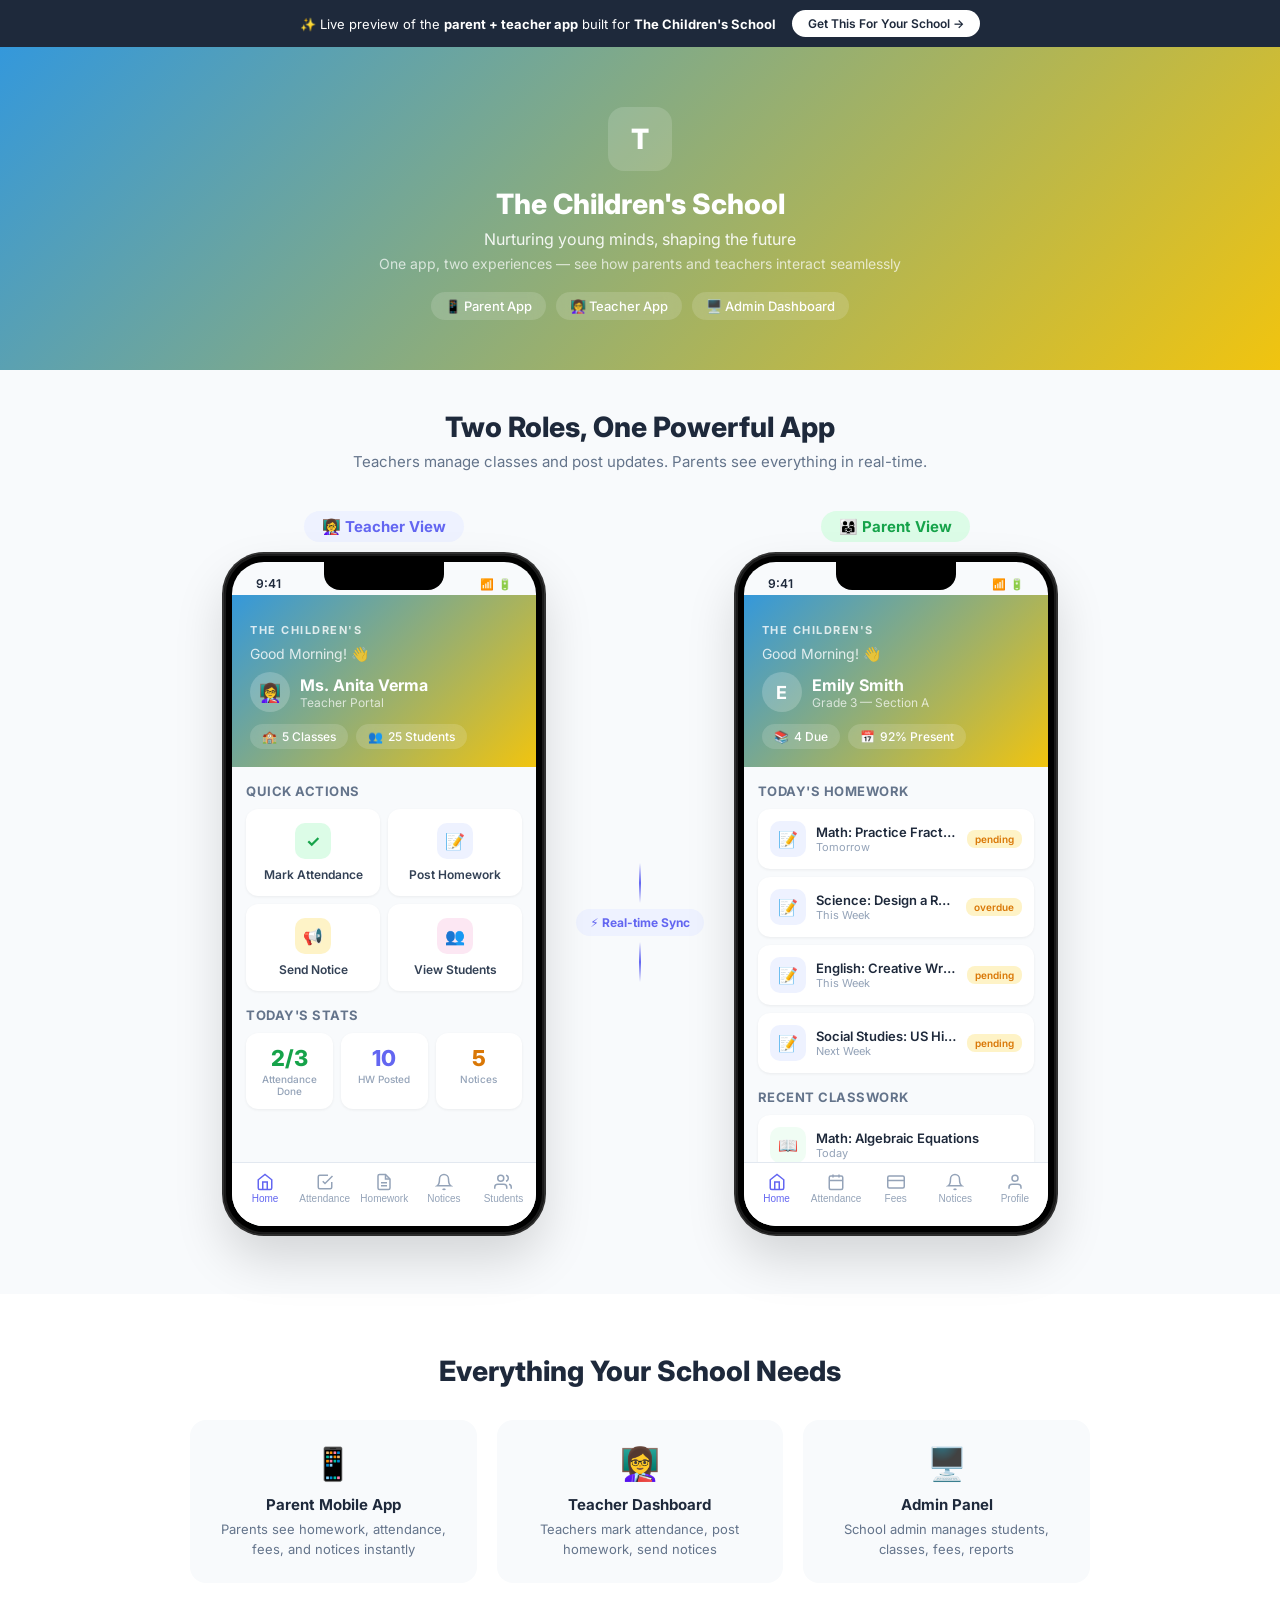
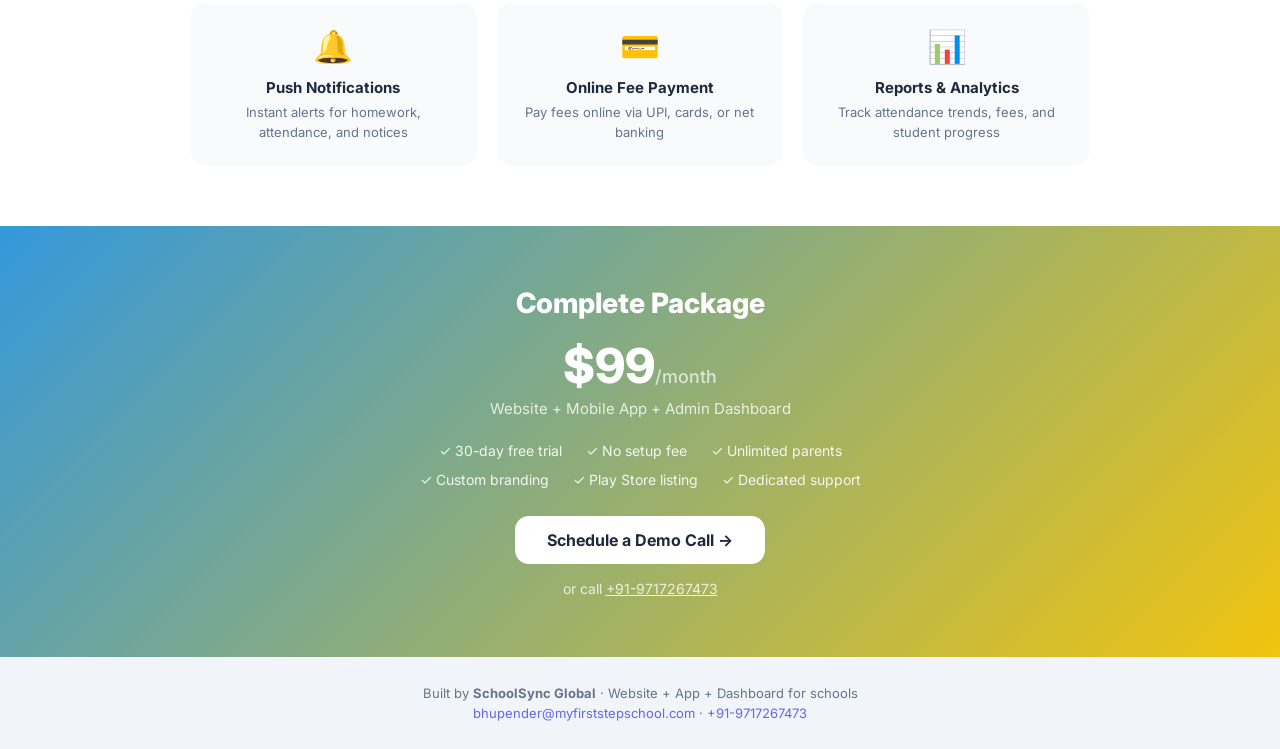
==== app/index.html @ 103d7ac6 "Add app demo for The Children's School" ====
<!DOCTYPE html>
<html lang="en">
<head>
  <meta charset="UTF-8">
  <meta name="viewport" content="width=device-width,initial-scale=1.0">
  <title>The Children's School — App Preview</title>
  <meta name="description" content="See how the The Children's School parent &amp; teacher app would look. Homework, attendance, fees, notices — all in one app.">
  <link rel="preconnect" href="https://fonts.googleapis.com">
  <link rel="preconnect" href="https://fonts.gstatic.com" crossorigin>
  <link href="https://fonts.googleapis.com/css2?family=Inter:wght@400;500;600;700;800&display=swap" rel="stylesheet">
  <link rel="stylesheet" href="/app/styles.css">
</head>
<body>
  <!-- Top banner -->
  <div class="demo-banner">
    <div class="banner-inner">
      <span>✨ Live preview of the <strong>parent + teacher app</strong> built for <strong>The Children's School</strong></span>
      <a href="mailto:bhupender@myfirststepschool.com" class="banner-cta">Get This For Your School →</a>
    </div>
  </div>

  <!-- Hero section -->
  <div class="hero-section" style="background:linear-gradient(135deg,#3498db,#f1c40f)">
    <div class="hero-content">
      <div class="hero-logo" style="background:rgba(255,255,255,.15)">T</div>
      <h1>The Children's School</h1>
      <p class="hero-tagline">Nurturing young minds, shaping the future</p>
      <p class="hero-desc">One app, two experiences — see how parents and teachers interact seamlessly</p>
      <div class="hero-badges">
        <span class="hero-badge">📱 Parent App</span>
        <span class="hero-badge">👩‍🏫 Teacher App</span>
        <span class="hero-badge">🖥️ Admin Dashboard</span>
      </div>
    </div>
  </div>

  <!-- Dual Phone Section -->
  <div class="phones-section">
    <div class="phones-header">
      <h2>Two Roles, One Powerful App</h2>
      <p>Teachers manage classes and post updates. Parents see everything in real-time.</p>
    </div>

    <div class="phones-container">
      <!-- TEACHER PHONE -->
      <div class="phone-wrapper">
        <div class="phone-label teacher-label">👩‍🏫 Teacher View</div>
        <div class="phone-frame" id="teacher-phone">
          <div class="phone-notch"></div>
          <div class="phone-screen">
            <div class="status-bar">
              <span class="time">9:41</span>
              <div class="status-icons"><span>📶</span><span>🔋</span></div>
            </div>

            <!-- Teacher: Dashboard -->
            <div class="app-screen active" data-screen="t-dashboard" data-phone="teacher">
              <div class="screen-hero" style="background:linear-gradient(135deg,#3498db,#f1c40f)">
                <div class="app-name-bar">The Children's</div>
                <div class="hero-greeting">Good Morning! 👋</div>
                <div class="hero-student">
                  <div class="student-avatar">👩‍🏫</div>
                  <div>
                    <div class="student-name">Ms. Anita Verma</div>
                    <div class="student-class">Teacher Portal</div>
                  </div>
                </div>
                <div class="hero-chips">
                  <div class="glass-chip"><span>🏫</span> 5 Classes</div>
                  <div class="glass-chip"><span>👥</span> 25 Students</div>
                </div>
              </div>
              <div class="screen-body">
                <div class="section-label">Quick Actions</div>
                <div class="quick-actions">
                  <div class="action-card" data-goto="t-attendance">
                    <div class="action-icon" style="background:#DCFCE7;color:#16A34A">✓</div>
                    <span>Mark Attendance</span>
                  </div>
                  <div class="action-card" data-goto="t-homework">
                    <div class="action-icon" style="background:#EEF2FF;color:#6366F1">📝</div>
                    <span>Post Homework</span>
                  </div>
                  <div class="action-card" data-goto="t-notices">
                    <div class="action-icon" style="background:#FEF3C7;color:#D97706">📢</div>
                    <span>Send Notice</span>
                  </div>
                  <div class="action-card" data-goto="t-students">
                    <div class="action-icon" style="background:#FCE7F3;color:#DB2777">👥</div>
                    <span>View Students</span>
                  </div>
                </div>
                <div class="section-label" style="margin-top:16px">Today's Stats</div>
                <div class="stats-row">
                  <div class="stat-card"><div class="stat-num" style="color:#16A34A">2/3</div><div class="stat-lbl">Attendance Done</div></div>
                  <div class="stat-card"><div class="stat-num" style="color:#6366F1">10</div><div class="stat-lbl">HW Posted</div></div>
                  <div class="stat-card"><div class="stat-num" style="color:#D97706">5</div><div class="stat-lbl">Notices</div></div>
                </div>
              </div>
            </div>

            <!-- Teacher: Mark Attendance -->
            <div class="app-screen" data-screen="t-attendance" data-phone="teacher">
              <div class="screen-hero compact" style="background:linear-gradient(135deg,#3498db,#f1c40f)">
                <div class="app-name-bar">The Children's</div>
                <div class="screen-title">Mark Attendance</div>
                <div class="screen-subtitle">Sunday, May 24, 2026</div>
              </div>
              <div class="screen-body">
                <div class="class-selector"><div class="class-chip active">Grade 3-A</div><div class="class-chip">Grade 3-B</div><div class="class-chip">Grade 4-A</div></div>
                <div class="attendance-toolbar">
                  <button class="att-btn present-btn">All Present</button>
                  <button class="att-btn absent-btn">All Absent</button>
                </div>
                <div id="teacher-attendance-list" class="card-list"></div>
              </div>
            </div>

            <!-- Teacher: Post Homework -->
            <div class="app-screen" data-screen="t-homework" data-phone="teacher">
              <div class="screen-hero compact" style="background:linear-gradient(135deg,#3498db,#f1c40f)">
                <div class="app-name-bar">The Children's</div>
                <div class="screen-title">Homework</div>
                <div class="screen-subtitle">Post &amp; Manage</div>
              </div>
              <div class="screen-body">
                <div class="form-area">
                  <div class="form-group"><label class="form-label">Class</label><div class="form-select">Grade 3 — Section A</div></div>
                  <div class="form-group"><label class="form-label">Subject</label><div class="form-select">Mathematics</div></div>
                  <div class="form-group"><label class="form-label">Title</label><div class="form-input-demo">Chapter 5 — Fractions Practice</div></div>
                  <div class="form-group"><label class="form-label">Due Date</label><div class="form-input-demo">Tomorrow</div></div>
                  <button class="submit-btn" style="background:#3498db">📤 Post Homework</button>
                </div>
                <div class="section-label" style="margin-top:16px">Recently Posted</div>
                <div id="teacher-hw-list" class="card-list"></div>
              </div>
            </div>

            <!-- Teacher: Send Notice -->
            <div class="app-screen" data-screen="t-notices" data-phone="teacher">
              <div class="screen-hero compact" style="background:linear-gradient(135deg,#3498db,#f1c40f)">
                <div class="app-name-bar">The Children's</div>
                <div class="screen-title">Notices</div>
                <div class="screen-subtitle">Post Announcements</div>
              </div>
              <div class="screen-body">
                <div class="form-area">
                  <div class="form-group"><label class="form-label">Target</label><div class="class-selector"><div class="class-chip active">All Classes</div><div class="class-chip">3-A</div><div class="class-chip">3-B</div></div></div>
                  <div class="form-group"><label class="form-label">Title</label><div class="form-input-demo">Annual Day Celebration</div></div>
                  <div class="form-group"><label class="form-label">Message</label><div class="form-textarea-demo">Our Annual Day will be held on June 15th. All parents are invited.</div></div>
                  <button class="submit-btn" style="background:#3498db">📢 Post Notice</button>
                </div>
                <div class="section-label" style="margin-top:16px">Recent</div>
                <div id="teacher-notices-list" class="card-list"></div>
              </div>
            </div>

            <!-- Teacher: Students -->
            <div class="app-screen" data-screen="t-students" data-phone="teacher">
              <div class="screen-hero compact" style="background:linear-gradient(135deg,#3498db,#f1c40f)">
                <div class="app-name-bar">The Children's</div>
                <div class="screen-title">Students</div>
                <div class="screen-subtitle">Class Directory</div>
              </div>
              <div class="screen-body">
                <div class="class-selector"><div class="class-chip active">Grade 3-A</div><div class="class-chip">Grade 3-B</div><div class="class-chip">Grade 4-A</div></div>
                <div class="search-bar"><span>🔍</span><span class="search-text">Search students...</span></div>
                <div id="teacher-students-list" class="card-list"></div>
              </div>
            </div>

            <div class="tab-bar">
              <button class="tab active" data-tab="t-dashboard" data-phone="teacher"><svg width="20" height="20" viewBox="0 0 24 24" fill="none" stroke="currentColor" stroke-width="2"><path d="M3 9l9-7 9 7v11a2 2 0 01-2 2H5a2 2 0 01-2-2z"/><polyline points="9 22 9 12 15 12 15 22"/></svg><span>Home</span></button>
              <button class="tab" data-tab="t-attendance" data-phone="teacher"><svg width="20" height="20" viewBox="0 0 24 24" fill="none" stroke="currentColor" stroke-width="2"><path d="M9 11l3 3L22 4"/><path d="M21 12v7a2 2 0 01-2 2H5a2 2 0 01-2-2V5a2 2 0 012-2h11"/></svg><span>Attendance</span></button>
              <button class="tab" data-tab="t-homework" data-phone="teacher"><svg width="20" height="20" viewBox="0 0 24 24" fill="none" stroke="currentColor" stroke-width="2"><path d="M14 2H6a2 2 0 00-2 2v16a2 2 0 002 2h12a2 2 0 002-2V8z"/><polyline points="14 2 14 8 20 8"/><line x1="16" y1="13" x2="8" y2="13"/><line x1="16" y1="17" x2="8" y2="17"/></svg><span>Homework</span></button>
              <button class="tab" data-tab="t-notices" data-phone="teacher"><svg width="20" height="20" viewBox="0 0 24 24" fill="none" stroke="currentColor" stroke-width="2"><path d="M18 8A6 6 0 006 8c0 7-3 9-3 9h18s-3-2-3-9"/><path d="M13.73 21a2 2 0 01-3.46 0"/></svg><span>Notices</span></button>
              <button class="tab" data-tab="t-students" data-phone="teacher"><svg width="20" height="20" viewBox="0 0 24 24" fill="none" stroke="currentColor" stroke-width="2"><path d="M17 21v-2a4 4 0 00-4-4H5a4 4 0 00-4 4v2"/><circle cx="9" cy="7" r="4"/><path d="M23 21v-2a4 4 0 00-3-3.87"/><path d="M16 3.13a4 4 0 010 7.75"/></svg><span>Students</span></button>
            </div>
          </div>
        </div>
      </div>

      <!-- Sync indicator -->
      <div class="sync-arrow">
        <div class="sync-line"></div>
        <div class="sync-badge">⚡ Real-time Sync</div>
        <div class="sync-line"></div>
      </div>

      <!-- PARENT PHONE -->
      <div class="phone-wrapper">
        <div class="phone-label parent-label">👨‍👩‍👧 Parent View</div>
        <div class="phone-frame" id="parent-phone">
          <div class="phone-notch"></div>
          <div class="phone-screen">
            <div class="status-bar">
              <span class="time">9:41</span>
              <div class="status-icons"><span>📶</span><span>🔋</span></div>
            </div>

            <!-- Parent: Home -->
            <div class="app-screen active" data-screen="p-home" data-phone="parent">
              <div class="screen-hero" style="background:linear-gradient(135deg,#3498db,#f1c40f)">
                <div class="app-name-bar">The Children's</div>
                <div class="hero-greeting">Good Morning! 👋</div>
                <div class="hero-student">
                  <div class="student-avatar">E</div>
                  <div><div class="student-name">Emily Smith</div><div class="student-class">Grade 3 — Section A</div></div>
                </div>
                <div class="hero-chips">
                  <div class="glass-chip"><span>📚</span> 4 Due</div>
                  <div class="glass-chip"><span>📅</span> 92% Present</div>
                </div>
              </div>
              <div class="screen-body">
                <div class="section-label">Today's Homework</div>
                <div id="homework-list" class="card-list"></div>
                <div class="section-label" style="margin-top:16px">Recent Classwork</div>
                <div id="classwork-list" class="card-list"></div>
              </div>
            </div>

            <!-- Parent: Attendance -->
            <div class="app-screen" data-screen="p-attendance" data-phone="parent">
              <div class="screen-hero compact" style="background:linear-gradient(135deg,#3498db,#f1c40f)">
                <div class="app-name-bar">The Children's</div>
                <div class="screen-title">Attendance</div>
                <div class="screen-subtitle">May Summary</div>
              </div>
              <div class="screen-body">
                <div class="attendance-ring-area"><div class="ring-container"><svg class="progress-ring" viewBox="0 0 120 120"><circle class="ring-bg" cx="60" cy="60" r="52"/><circle class="ring-progress" cx="60" cy="60" r="52" stroke="#3498db" stroke-dasharray="326.7" stroke-dashoffset="26"/></svg><div class="ring-label">92%</div></div></div>
                <div class="attendance-stats">
                  <div class="att-stat present"><div class="att-num">22</div><div class="att-label">Present</div></div>
                  <div class="att-stat absent"><div class="att-num">2</div><div class="att-label">Absent</div></div>
                  <div class="att-stat other"><div class="att-num">4</div><div class="att-label">Holiday</div></div>
                </div>
                <div class="section-label">Recent Absences</div>
                <div id="absences-list" class="card-list"></div>
              </div>
            </div>

            <!-- Parent: Fees -->
            <div class="app-screen" data-screen="p-fees" data-phone="parent">
              <div class="screen-hero compact" style="background:linear-gradient(135deg,#3498db,#f1c40f)">
                <div class="app-name-bar">The Children's</div>
                <div class="screen-title">Fees</div>
                <div class="screen-subtitle">Payment Summary</div>
              </div>
              <div class="screen-body">
                <div class="fee-summary"><div class="fee-total"><div class="fee-amount">$3,700</div><div class="fee-label">Total This Term</div></div><div class="fee-chips"><div class="fee-chip paid"><span>✓</span> <span>2</span> Paid</div><div class="fee-chip pending"><span>!</span> <span>2</span> Pending</div></div></div>
                <div class="section-label">Fee Details</div>
                <div id="fees-list" class="card-list"></div>
              </div>
            </div>

            <!-- Parent: Notices -->
            <div class="app-screen" data-screen="p-notices" data-phone="parent">
              <div class="screen-hero compact" style="background:linear-gradient(135deg,#3498db,#f1c40f)">
                <div class="app-name-bar">The Children's</div>
                <div class="screen-title">Notices</div>
                <div class="screen-subtitle">School Announcements</div>
              </div>
              <div class="screen-body"><div id="notices-list" class="card-list"></div></div>
            </div>

            <!-- Parent: Profile -->
            <div class="app-screen" data-screen="p-profile" data-phone="parent">
              <div class="screen-hero compact" style="background:linear-gradient(135deg,#3498db,#f1c40f)">
                <div class="app-name-bar">The Children's</div>
                <div class="screen-title">Profile</div>
                <div class="screen-subtitle">Student Information</div>
              </div>
              <div class="screen-body">
                <div class="profile-header"><div class="profile-avatar" style="background:linear-gradient(135deg,#3498db,#f1c40f)">E</div><div class="profile-name">Emily Smith</div><div class="profile-class">Grade 3 — Section A · Roll No. 12</div></div>
                <div class="profile-details">
                  <div class="profile-row"><span class="profile-icon">🏫</span><div><div class="pd-label">School</div><div class="pd-value">The Children's School</div></div></div>
                  <div class="profile-row"><span class="profile-icon">👨‍👩‍👧</span><div><div class="pd-label">Parent</div><div class="pd-value">John Smith</div></div></div>
                  <div class="profile-row"><span class="profile-icon">📞</span><div><div class="pd-label">Contact</div><div class="pd-value">+1 404 123 4567</div></div></div>
                  <div class="profile-row"><span class="profile-icon">📧</span><div><div class="pd-label">Email</div><div class="pd-value">john.smith@example.com</div></div></div>
                  <div class="profile-row"><span class="profile-icon">🩸</span><div><div class="pd-label">Blood Group</div><div class="pd-value">O+</div></div></div>
                </div>
              </div>
            </div>

            <div class="tab-bar">
              <button class="tab active" data-tab="p-home" data-phone="parent"><svg width="20" height="20" viewBox="0 0 24 24" fill="none" stroke="currentColor" stroke-width="2"><path d="M3 9l9-7 9 7v11a2 2 0 01-2 2H5a2 2 0 01-2-2z"/><polyline points="9 22 9 12 15 12 15 22"/></svg><span>Home</span></button>
              <button class="tab" data-tab="p-attendance" data-phone="parent"><svg width="20" height="20" viewBox="0 0 24 24" fill="none" stroke="currentColor" stroke-width="2"><rect x="3" y="4" width="18" height="18" rx="2" ry="2"/><line x1="16" y1="2" x2="16" y2="6"/><line x1="8" y1="2" x2="8" y2="6"/><line x1="3" y1="10" x2="21" y2="10"/></svg><span>Attendance</span></button>
              <button class="tab" data-tab="p-fees" data-phone="parent"><svg width="20" height="20" viewBox="0 0 24 24" fill="none" stroke="currentColor" stroke-width="2"><rect x="1" y="4" width="22" height="16" rx="2" ry="2"/><line x1="1" y1="10" x2="23" y2="10"/></svg><span>Fees</span></button>
              <button class="tab" data-tab="p-notices" data-phone="parent"><svg width="20" height="20" viewBox="0 0 24 24" fill="none" stroke="currentColor" stroke-width="2"><path d="M18 8A6 6 0 006 8c0 7-3 9-3 9h18s-3-2-3-9"/><path d="M13.73 21a2 2 0 01-3.46 0"/></svg><span>Notices</span></button>
              <button class="tab" data-tab="p-profile" data-phone="parent"><svg width="20" height="20" viewBox="0 0 24 24" fill="none" stroke="currentColor" stroke-width="2"><path d="M20 21v-2a4 4 0 00-4-4H8a4 4 0 00-4 4v2"/><circle cx="12" cy="7" r="4"/></svg><span>Profile</span></button>
            </div>
          </div>
        </div>
      </div>
    </div>
  </div>

  <!-- Features -->
  <div class="features-section">
    <div class="features-inner">
      <h2>Everything Your School Needs</h2>
      <div class="features-grid">
        <div class="feat-card"><div class="feat-icon">📱</div><h3>Parent Mobile App</h3><p>Parents see homework, attendance, fees, and notices instantly</p></div>
        <div class="feat-card"><div class="feat-icon">👩‍🏫</div><h3>Teacher Dashboard</h3><p>Teachers mark attendance, post homework, send notices</p></div>
        <div class="feat-card"><div class="feat-icon">🖥️</div><h3>Admin Panel</h3><p>School admin manages students, classes, fees, reports</p></div>
        <div class="feat-card"><div class="feat-icon">🔔</div><h3>Push Notifications</h3><p>Instant alerts for homework, attendance, and notices</p></div>
        <div class="feat-card"><div class="feat-icon">💳</div><h3>Online Fee Payment</h3><p>Pay fees online via UPI, cards, or net banking</p></div>
        <div class="feat-card"><div class="feat-icon">📊</div><h3>Reports &amp; Analytics</h3><p>Track attendance trends, fees, and student progress</p></div>
      </div>
    </div>
  </div>

  <!-- Pricing -->
  <div class="pricing-section" style="background:linear-gradient(135deg,#3498db,#f1c40f)">
    <div class="pricing-inner">
      <h2>Complete Package</h2>
      <div class="pricing-price">$99<span>/month</span></div>
      <p class="pricing-sub">Website + Mobile App + Admin Dashboard</p>
      <div class="pricing-features"><span>✓ 30-day free trial</span><span>✓ No setup fee</span><span>✓ Unlimited parents</span><span>✓ Custom branding</span><span>✓ Play Store listing</span><span>✓ Dedicated support</span></div>
      <a href="mailto:bhupender@myfirststepschool.com?subject=Demo%20for%20the-children-s-school" class="cta-button-lg">Schedule a Demo Call →</a>
      <p class="pricing-phone">or call <a href="tel:+919717267473">+91-9717267473</a></p>
    </div>
  </div>

  <footer class="demo-footer">
    <div class="footer-inner">
      <p>Built by <strong>SchoolSync Global</strong> · Website + App + Dashboard for schools</p>
      <p><a href="mailto:bhupender@myfirststepschool.com">bhupender@myfirststepschool.com</a> · <a href="tel:+919717267473">+91-9717267473</a></p>
    </div>
  </footer>

  <script>window.__SCHOOL_CONFIG__ = {"homework":[{"subject":"Math","title":"Practice Fractions","due":"Tomorrow","status":"pending"},{"subject":"Science","title":"Design a Robot","due":"This Week","status":"overdue"},{"subject":"English","title":"Creative Writing","due":"This Week","status":"pending"},{"subject":"Social Studies","title":"US History Review","due":"Next Week","status":"pending"}],"classwork":[{"subject":"Math","title":"Algebraic Equations","date":"Today"},{"subject":"Science","title":"Human Body Systems","date":"Yesterday"},{"subject":"English","title":"Grammar Review","date":"Today"}],"absences":[{"date":"2024-04-08","reason":"Medical Emergency","status":"approved"},{"date":"2024-04-12","reason":"Personal Appointment","status":"approved"}],"fees":[{"type":"Tuition","amount":"$1,500.00","due":"2024-04-15","status":"Paid"},{"type":"Activity Fee","amount":"$200.00","due":"2024-04-10","status":"Pending"},{"type":"Transport Fee","amount":"$500.00","due":"2024-04-05","status":"Paid"},{"type":"Books Fee","amount":"₹1,500.00","due":"2024-04-12","status":"Pending"}],"notices":[{"title":"Spring Break","body":"Please note that Spring Break will start on April 5th and will last for one week. Classes will resume on April 12th.","date":"2024-04-01"},{"title":"New Curriculum Update","body":"We will be implementing a new curriculum for the upcoming academic year. Please attend the parent-teacher meeting on April 10th to learn more.","date":"2024-03-25"}],"teacher":{"students":[{"name":"Emily Smith","roll":1,"parent":"John Smith","color":"#c9f7f5","textColor":"#000"},{"name":"Oliver Brown","roll":2,"parent":"Jane Brown","color":"#f7cac9","textColor":"#000"},{"name":"Ava Davis","roll":3,"parent":"Mike Davis","color":"#f2e5f8","textColor":"#000"}],"recentHomework":[{"subject":"Math","title":"Chapter 4: Algebra","class":"Grade 3","date":"2024-04-10"},{"subject":"Science","title":"Plant Life Cycle","class":"Grade 3","date":"2024-04-12"},{"subject":"English","title":"Grammar Review","class":"Grade 3","date":"2024-04-15"}],"recentNotices":[{"title":"Spring Break","target":"All Students","date":"2024-04-05"},{"title":"New Curriculum Update","target":"All Teachers","date":"2024-04-10"}]}};</script>
  <script src="/app/app.js"></script>
</body>
</html>
---- app/styles.css ----
/* ==================== RESET & BASE ==================== */
*,*::before,*::after{box-sizing:border-box;margin:0;padding:0}
body{font-family:'Inter',system-ui,-apple-system,sans-serif;background:#f8fafc;color:#1e293b;-webkit-font-smoothing:antialiased}
a{color:inherit;text-decoration:none}

/* ==================== DEMO BANNER ==================== */
.demo-banner{background:#1e293b;color:#fff;padding:10px 20px;text-align:center;font-size:13px;position:sticky;top:0;z-index:100}
.banner-inner{max-width:900px;margin:0 auto;display:flex;align-items:center;justify-content:center;gap:16px;flex-wrap:wrap}
.banner-cta{background:#fff;color:#1e293b;padding:6px 16px;border-radius:20px;font-weight:600;font-size:12px;transition:transform .2s}
.banner-cta:hover{transform:scale(1.05)}

/* ==================== HERO SECTION ==================== */
.hero-section{padding:60px 20px 50px;text-align:center;color:#fff}
.hero-content{max-width:600px;margin:0 auto}
.hero-logo{width:64px;height:64px;border-radius:16px;display:inline-flex;align-items:center;justify-content:center;font-size:28px;font-weight:800;color:#fff;margin-bottom:16px}
.hero-section h1{font-size:28px;font-weight:800;margin-bottom:8px}
.hero-tagline{font-size:16px;opacity:.9;margin-bottom:6px}
.hero-desc{font-size:14px;opacity:.7;margin-bottom:20px}
.hero-badges{display:flex;gap:10px;justify-content:center;flex-wrap:wrap}
.hero-badge{background:rgba(255,255,255,.15);backdrop-filter:blur(8px);padding:6px 14px;border-radius:20px;font-size:13px;font-weight:500}

/* ==================== PHONES SECTION ==================== */
.phones-section{padding:40px 20px 60px;max-width:1100px;margin:0 auto}
.phones-header{text-align:center;margin-bottom:40px}
.phones-header h2{font-size:28px;font-weight:800;margin-bottom:8px}
.phones-header p{color:#64748b;font-size:15px}

.phones-container{display:flex;align-items:flex-start;justify-content:center;gap:24px;flex-wrap:wrap}
.phone-wrapper{display:flex;flex-direction:column;align-items:center;gap:12px}

/* Phone Labels */
.phone-label{font-size:15px;font-weight:700;padding:6px 18px;border-radius:20px;display:inline-flex;align-items:center;gap:6px}
.teacher-label{background:#EEF2FF;color:#6366F1}
.parent-label{background:#DCFCE7;color:#16A34A}

/* ==================== PHONE FRAME ==================== */
.phone-frame{width:320px;height:680px;background:#000;border-radius:40px;padding:8px;box-shadow:0 25px 50px rgba(0,0,0,.15),0 0 0 2px #333,inset 0 0 0 2px #1a1a1a;position:relative;overflow:hidden}
.phone-notch{position:absolute;top:8px;left:50%;transform:translateX(-50%);width:120px;height:28px;background:#000;border-radius:0 0 16px 16px;z-index:10}
.phone-screen{background:#f8fafc;border-radius:32px;height:100%;overflow:hidden;display:flex;flex-direction:column;position:relative}

/* Status Bar */
.status-bar{display:flex;justify-content:space-between;align-items:center;padding:14px 24px 4px;font-size:12px;font-weight:600;position:relative;z-index:5}
.status-icons{display:flex;gap:4px;font-size:11px}

/* ==================== APP SCREENS ==================== */
.app-screen{display:none;flex-direction:column;flex:1;overflow:hidden}
.app-screen.active{display:flex}

/* Screen Hero */
.screen-hero{color:#fff;padding:28px 18px 18px;position:relative}
.screen-hero.compact{padding:28px 18px 14px}
.app-name-bar{font-size:11px;font-weight:700;text-transform:uppercase;letter-spacing:1.5px;opacity:.8;margin-bottom:8px}
.screen-title{font-size:20px;font-weight:800}
.screen-subtitle{font-size:13px;opacity:.7;margin-top:2px}

.hero-greeting{font-size:14px;opacity:.8;margin-bottom:10px}
.hero-student{display:flex;align-items:center;gap:10px;margin-bottom:12px}
.student-avatar{width:40px;height:40px;border-radius:50%;background:rgba(255,255,255,.2);display:flex;align-items:center;justify-content:center;font-size:18px;font-weight:700}
.student-name{font-size:16px;font-weight:700}
.student-class{font-size:12px;opacity:.7}
.hero-chips{display:flex;gap:8px}
.glass-chip{background:rgba(255,255,255,.15);backdrop-filter:blur(8px);padding:5px 12px;border-radius:14px;font-size:12px;font-weight:500;display:flex;align-items:center;gap:5px}

/* Screen Body */
.screen-body{flex:1;overflow-y:auto;padding:16px 14px;-webkit-overflow-scrolling:touch}
.section-label{font-size:13px;font-weight:700;color:#64748b;text-transform:uppercase;letter-spacing:.5px;margin-bottom:10px}

/* ==================== TAB BAR ==================== */
.tab-bar{display:flex;background:#fff;border-top:1px solid #e2e8f0;padding:6px 4px 18px;gap:2px}
.tab{flex:1;display:flex;flex-direction:column;align-items:center;gap:2px;background:none;border:none;color:#94a3b8;font-size:10px;font-weight:500;padding:4px 0;cursor:pointer;transition:color .2s}
.tab.active{color:#6366F1}
.tab svg{width:18px;height:18px}

/* ==================== CARD LIST ==================== */
.card-list{display:flex;flex-direction:column;gap:8px}
.card-item{background:#fff;border-radius:12px;padding:12px;box-shadow:0 1px 3px rgba(0,0,0,.06);display:flex;align-items:center;gap:10px;transition:transform .15s}
.card-item:active{transform:scale(.98)}
.card-icon{width:36px;height:36px;border-radius:10px;display:flex;align-items:center;justify-content:center;font-size:16px;flex-shrink:0}
.card-content{flex:1;min-width:0}
.card-title{font-size:13px;font-weight:600;white-space:nowrap;overflow:hidden;text-overflow:ellipsis}
.card-sub{font-size:11px;color:#94a3b8}
.card-badge{font-size:10px;font-weight:600;padding:3px 8px;border-radius:8px;flex-shrink:0}

/* ==================== TEACHER: QUICK ACTIONS ==================== */
.quick-actions{display:grid;grid-template-columns:1fr 1fr;gap:8px}
.action-card{background:#fff;border-radius:12px;padding:14px 10px;display:flex;flex-direction:column;align-items:center;gap:8px;box-shadow:0 1px 3px rgba(0,0,0,.06);cursor:pointer;transition:transform .15s,box-shadow .15s}
.action-card:active{transform:scale(.96)}
.action-icon{width:36px;height:36px;border-radius:10px;display:flex;align-items:center;justify-content:center;font-size:16px;font-weight:700}
.action-card span{font-size:12px;font-weight:600;color:#334155}

/* ==================== TEACHER: STATS ROW ==================== */
.stats-row{display:grid;grid-template-columns:1fr 1fr 1fr;gap:8px}
.stat-card{background:#fff;border-radius:12px;padding:12px 8px;text-align:center;box-shadow:0 1px 3px rgba(0,0,0,.06)}
.stat-num{font-size:22px;font-weight:800}
.stat-lbl{font-size:10px;color:#94a3b8;font-weight:500;margin-top:2px}

/* ==================== TEACHER: CLASS SELECTOR ==================== */
.class-selector{display:flex;gap:6px;flex-wrap:wrap;margin-bottom:12px}
.class-chip{padding:6px 14px;border-radius:16px;font-size:12px;font-weight:600;background:#f1f5f9;color:#64748b;cursor:pointer;transition:all .2s}
.class-chip.active{background:#6366F1;color:#fff}

/* ==================== TEACHER: ATTENDANCE TOOLBAR ==================== */
.attendance-toolbar{display:flex;gap:8px;margin-bottom:12px}
.att-btn{flex:1;padding:8px;border:none;border-radius:10px;font-size:12px;font-weight:600;cursor:pointer;transition:opacity .2s}
.present-btn{background:#DCFCE7;color:#16A34A}
.absent-btn{background:#FEE2E2;color:#DC2626}

/* ==================== TEACHER: ATTENDANCE STUDENT ROW ==================== */
.attendance-row{display:flex;align-items:center;gap:10px;background:#fff;border-radius:12px;padding:10px 12px;margin-bottom:6px;box-shadow:0 1px 3px rgba(0,0,0,.06)}
.att-student-info{flex:1;min-width:0}
.att-student-name{font-size:13px;font-weight:600}
.att-student-roll{font-size:11px;color:#94a3b8}
.att-toggle{display:flex;gap:4px}
.att-toggle-btn{width:28px;height:28px;border:2px solid #e2e8f0;border-radius:8px;display:flex;align-items:center;justify-content:center;font-size:11px;font-weight:700;background:#fff;cursor:pointer;transition:all .2s}
.att-toggle-btn.sel-present{background:#DCFCE7;border-color:#16A34A;color:#16A34A}
.att-toggle-btn.sel-absent{background:#FEE2E2;border-color:#DC2626;color:#DC2626}
.att-toggle-btn.sel-late{background:#FEF3C7;border-color:#D97706;color:#D97706}

/* ==================== TEACHER: FORM ELEMENTS ==================== */
.form-area{display:flex;flex-direction:column;gap:12px}
.form-group{display:flex;flex-direction:column;gap:4px}
.form-label{font-size:11px;font-weight:600;color:#64748b;text-transform:uppercase;letter-spacing:.5px}
.form-select,.form-input-demo{background:#fff;border:1.5px solid #e2e8f0;border-radius:10px;padding:10px 12px;font-size:13px;color:#334155}
.form-textarea-demo{background:#fff;border:1.5px solid #e2e8f0;border-radius:10px;padding:10px 12px;font-size:12px;color:#334155;min-height:60px;line-height:1.5}
.submit-btn{border:none;color:#fff;padding:12px;border-radius:12px;font-size:14px;font-weight:700;cursor:pointer;transition:opacity .2s}
.submit-btn:active{opacity:.8}

/* Tab Pills */
.tab-pills{display:flex;gap:4px;background:#f1f5f9;border-radius:10px;padding:3px;margin-bottom:12px}
.pill{flex:1;text-align:center;padding:7px;border-radius:8px;font-size:12px;font-weight:600;color:#64748b;cursor:pointer;transition:all .2s}
.pill.active{background:#fff;color:#334155;box-shadow:0 1px 3px rgba(0,0,0,.1)}

/* ==================== TEACHER: SEARCH BAR ==================== */
.search-bar{display:flex;align-items:center;gap:8px;background:#fff;border:1.5px solid #e2e8f0;border-radius:12px;padding:10px 14px;margin-bottom:12px}
.search-text{font-size:13px;color:#94a3b8}

/* ==================== SYNC ARROW ==================== */
.sync-arrow{display:flex;flex-direction:column;align-items:center;gap:6px;padding:0 8px;align-self:center;margin-top:100px}
.sync-line{width:2px;height:40px;background:linear-gradient(180deg,transparent,#6366F1,transparent)}
.sync-badge{background:#EEF2FF;color:#6366F1;padding:6px 14px;border-radius:16px;font-size:12px;font-weight:700;white-space:nowrap;animation:syncPulse 2s ease-in-out infinite}
@keyframes syncPulse{0%,100%{opacity:.7;transform:scale(.97)}50%{opacity:1;transform:scale(1)}}

/* ==================== PARENT: ATTENDANCE RING ==================== */
.attendance-ring-area{display:flex;justify-content:center;margin:16px 0}
.ring-container{position:relative;width:120px;height:120px}
.progress-ring{width:100%;height:100%;transform:rotate(-90deg)}
.ring-bg{fill:none;stroke:#e2e8f0;stroke-width:8}
.ring-progress{fill:none;stroke-width:8;stroke-linecap:round;transition:stroke-dashoffset .8s ease}
.ring-label{position:absolute;top:50%;left:50%;transform:translate(-50%,-50%);font-size:24px;font-weight:800}
.attendance-stats{display:flex;justify-content:center;gap:24px;margin:16px 0}
.att-stat{text-align:center}
.att-num{font-size:20px;font-weight:800}
.att-label{font-size:11px;color:#94a3b8;font-weight:500}
.att-stat.present .att-num{color:#16A34A}
.att-stat.absent .att-num{color:#DC2626}
.att-stat.other .att-num{color:#6366F1}

/* ==================== PARENT: FEE SUMMARY ==================== */
.fee-summary{background:#fff;border-radius:16px;padding:20px;margin-bottom:16px;box-shadow:0 2px 8px rgba(0,0,0,.06);text-align:center}
.fee-amount{font-size:28px;font-weight:800;color:#1e293b}
.fee-label{font-size:12px;color:#94a3b8;margin-top:4px}
.fee-chips{display:flex;justify-content:center;gap:12px;margin-top:12px}
.fee-chip{display:flex;align-items:center;gap:6px;padding:6px 12px;border-radius:12px;font-size:12px;font-weight:600}
.fee-chip.paid{background:#DCFCE7;color:#16A34A}
.fee-chip.pending{background:#FEE2E2;color:#DC2626}

/* ==================== PARENT: PROFILE ==================== */
.profile-header{text-align:center;padding:16px 0 20px}
.profile-avatar{width:64px;height:64px;border-radius:50%;display:inline-flex;align-items:center;justify-content:center;font-size:24px;font-weight:800;color:#fff;margin-bottom:10px}
.profile-name{font-size:18px;font-weight:700}
.profile-class{font-size:13px;color:#64748b;margin-top:2px}
.profile-details{display:flex;flex-direction:column;gap:1px;background:#e2e8f0;border-radius:14px;overflow:hidden}
.profile-row{display:flex;align-items:center;gap:12px;padding:14px;background:#fff}
.profile-icon{font-size:18px;flex-shrink:0}
.pd-label{font-size:11px;color:#94a3b8;font-weight:500}
.pd-value{font-size:13px;font-weight:600}

/* ==================== FEATURES SECTION ==================== */
.features-section{padding:60px 20px;background:#fff}
.features-inner{max-width:900px;margin:0 auto;text-align:center}
.features-inner h2{font-size:28px;font-weight:800;margin-bottom:32px}
.features-grid{display:grid;grid-template-columns:repeat(3,1fr);gap:20px}
.feat-card{background:#f8fafc;border-radius:16px;padding:24px 20px;text-align:center;transition:transform .2s,box-shadow .2s}
.feat-card:hover{transform:translateY(-4px);box-shadow:0 8px 24px rgba(0,0,0,.08)}
.feat-icon{font-size:32px;margin-bottom:12px}
.feat-card h3{font-size:15px;font-weight:700;margin-bottom:6px}
.feat-card p{font-size:13px;color:#64748b;line-height:1.5}

/* ==================== PRICING SECTION ==================== */
.pricing-section{padding:60px 20px;color:#fff;text-align:center}
.pricing-inner{max-width:500px;margin:0 auto}
.pricing-inner h2{font-size:28px;font-weight:800;margin-bottom:16px}
.pricing-price{font-size:48px;font-weight:800;margin-bottom:4px}
.pricing-price span{font-size:18px;opacity:.7;font-weight:500}
.pricing-sub{font-size:15px;opacity:.8;margin-bottom:24px}
.pricing-features{display:flex;flex-wrap:wrap;justify-content:center;gap:12px 24px;margin-bottom:28px;font-size:14px;opacity:.9}
.cta-button-lg{display:inline-block;background:#fff;color:#1e293b;padding:14px 32px;border-radius:14px;font-size:16px;font-weight:700;transition:transform .2s}
.cta-button-lg:hover{transform:scale(1.05)}
.pricing-phone{margin-top:16px;font-size:14px;opacity:.8}
.pricing-phone a{text-decoration:underline}

/* ==================== FOOTER ==================== */
.demo-footer{padding:24px 20px;text-align:center;background:#f1f5f9}
.footer-inner p{font-size:13px;color:#64748b;margin:4px 0}
.footer-inner a{color:#6366F1}

/* ==================== RESPONSIVE ==================== */
@media(max-width:840px){
  .phones-container{flex-direction:column;align-items:center}
  .sync-arrow{flex-direction:row;margin-top:0;padding:8px 0}
  .sync-line{width:40px;height:2px}
  .features-grid{grid-template-columns:1fr 1fr}
}
@media(max-width:500px){
  .phone-frame{width:290px;height:620px}
  .hero-section h1{font-size:22px}
  .features-grid{grid-template-columns:1fr}
  .pricing-price{font-size:36px}
}
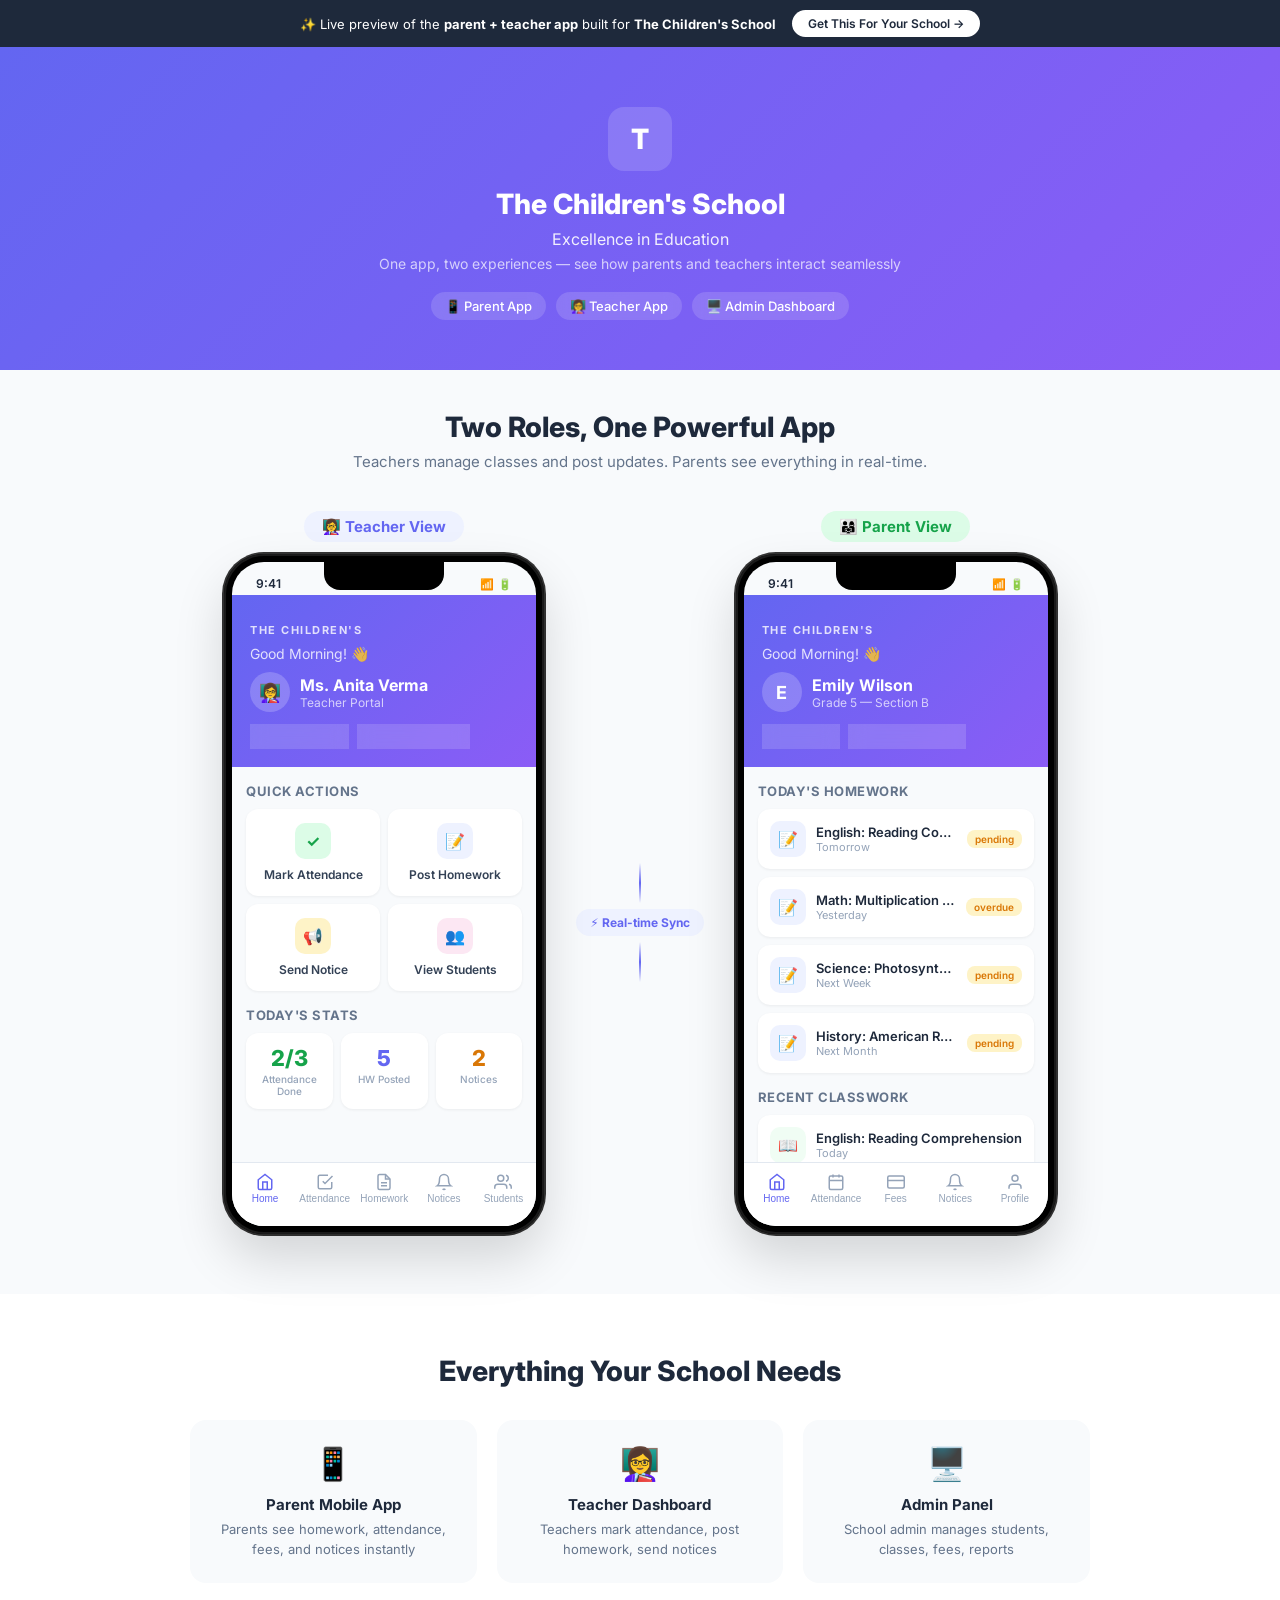
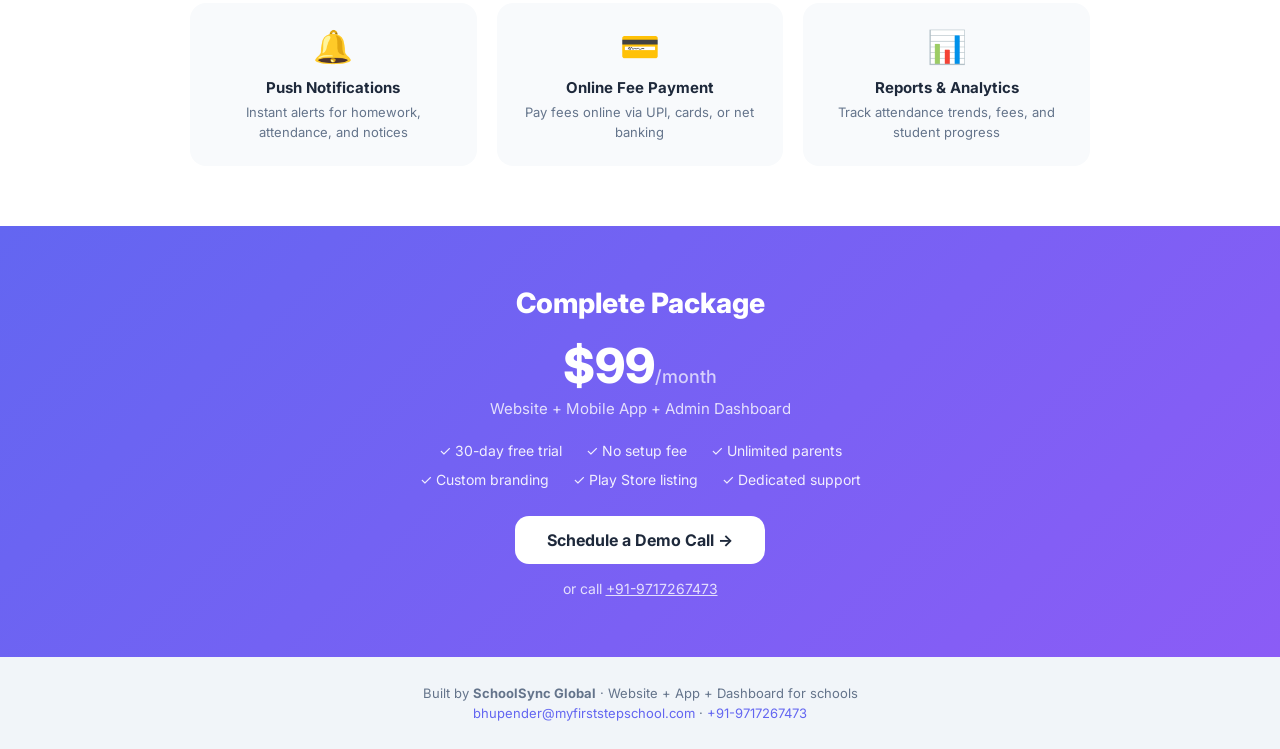
==== commit 1fdae19b: "Add app demo for The Children's School" ====
--- a/app/index.html
+++ b/app/index.html
@@ -20,11 +20,11 @@
   </div>
 
   <!-- Hero section -->
-  <div class="hero-section" style="background:linear-gradient(135deg,#3498db,#f1c40f)">
+  <div class="hero-section" style="background:linear-gradient(135deg,#6366F1,#8B5CF6)">
     <div class="hero-content">
       <div class="hero-logo" style="background:rgba(255,255,255,.15)">T</div>
       <h1>The Children's School</h1>
-      <p class="hero-tagline">Nurturing young minds, shaping the future</p>
+      <p class="hero-tagline">Excellence in Education</p>
       <p class="hero-desc">One app, two experiences — see how parents and teachers interact seamlessly</p>
       <div class="hero-badges">
         <span class="hero-badge">📱 Parent App</span>
@@ -55,7 +55,7 @@
 
             <!-- Teacher: Dashboard -->
             <div class="app-screen active" data-screen="t-dashboard" data-phone="teacher">
-              <div class="screen-hero" style="background:linear-gradient(135deg,#3498db,#f1c40f)">
+              <div class="screen-hero" style="background:linear-gradient(135deg,#6366F1,#8B5CF6)">
                 <div class="app-name-bar">The Children's</div>
                 <div class="hero-greeting">Good Morning! 👋</div>
                 <div class="hero-student">
@@ -66,8 +66,8 @@
                   </div>
                 </div>
                 <div class="hero-chips">
-                  <div class="glass-chip"><span>🏫</span> 5 Classes</div>
-                  <div class="glass-chip"><span>👥</span> 25 Students</div>
+                  <div class="glass-chip"><span>🏫</span> 3 Classes</div>
+                  <div class="glass-chip"><span>👥</span> 30 Students</div>
                 </div>
               </div>
               <div class="screen-body">
@@ -93,18 +93,18 @@
                 <div class="section-label" style="margin-top:16px">Today's Stats</div>
                 <div class="stats-row">
                   <div class="stat-card"><div class="stat-num" style="color:#16A34A">2/3</div><div class="stat-lbl">Attendance Done</div></div>
-                  <div class="stat-card"><div class="stat-num" style="color:#6366F1">10</div><div class="stat-lbl">HW Posted</div></div>
-                  <div class="stat-card"><div class="stat-num" style="color:#D97706">5</div><div class="stat-lbl">Notices</div></div>
+                  <div class="stat-card"><div class="stat-num" style="color:#6366F1">5</div><div class="stat-lbl">HW Posted</div></div>
+                  <div class="stat-card"><div class="stat-num" style="color:#D97706">2</div><div class="stat-lbl">Notices</div></div>
                 </div>
               </div>
             </div>
 
             <!-- Teacher: Mark Attendance -->
             <div class="app-screen" data-screen="t-attendance" data-phone="teacher">
-              <div class="screen-hero compact" style="background:linear-gradient(135deg,#3498db,#f1c40f)">
+              <div class="screen-hero compact" style="background:linear-gradient(135deg,#6366F1,#8B5CF6)">
                 <div class="app-name-bar">The Children's</div>
                 <div class="screen-title">Mark Attendance</div>
-                <div class="screen-subtitle">Sunday, May 24, 2026</div>
+                <div class="screen-subtitle">Monday, May 25, 2026</div>
               </div>
               <div class="screen-body">
                 <div class="class-selector"><div class="class-chip active">Grade 3-A</div><div class="class-chip">Grade 3-B</div><div class="class-chip">Grade 4-A</div></div>
@@ -118,7 +118,7 @@
 
             <!-- Teacher: Post Homework -->
             <div class="app-screen" data-screen="t-homework" data-phone="teacher">
-              <div class="screen-hero compact" style="background:linear-gradient(135deg,#3498db,#f1c40f)">
+              <div class="screen-hero compact" style="background:linear-gradient(135deg,#6366F1,#8B5CF6)">
                 <div class="app-name-bar">The Children's</div>
                 <div class="screen-title">Homework</div>
                 <div class="screen-subtitle">Post &amp; Manage</div>
@@ -129,7 +129,7 @@
                   <div class="form-group"><label class="form-label">Subject</label><div class="form-select">Mathematics</div></div>
                   <div class="form-group"><label class="form-label">Title</label><div class="form-input-demo">Chapter 5 — Fractions Practice</div></div>
                   <div class="form-group"><label class="form-label">Due Date</label><div class="form-input-demo">Tomorrow</div></div>
-                  <button class="submit-btn" style="background:#3498db">📤 Post Homework</button>
+                  <button class="submit-btn" style="background:#6366F1">📤 Post Homework</button>
                 </div>
                 <div class="section-label" style="margin-top:16px">Recently Posted</div>
                 <div id="teacher-hw-list" class="card-list"></div>
@@ -138,7 +138,7 @@
 
             <!-- Teacher: Send Notice -->
             <div class="app-screen" data-screen="t-notices" data-phone="teacher">
-              <div class="screen-hero compact" style="background:linear-gradient(135deg,#3498db,#f1c40f)">
+              <div class="screen-hero compact" style="background:linear-gradient(135deg,#6366F1,#8B5CF6)">
                 <div class="app-name-bar">The Children's</div>
                 <div class="screen-title">Notices</div>
                 <div class="screen-subtitle">Post Announcements</div>
@@ -148,7 +148,7 @@
                   <div class="form-group"><label class="form-label">Target</label><div class="class-selector"><div class="class-chip active">All Classes</div><div class="class-chip">3-A</div><div class="class-chip">3-B</div></div></div>
                   <div class="form-group"><label class="form-label">Title</label><div class="form-input-demo">Annual Day Celebration</div></div>
                   <div class="form-group"><label class="form-label">Message</label><div class="form-textarea-demo">Our Annual Day will be held on June 15th. All parents are invited.</div></div>
-                  <button class="submit-btn" style="background:#3498db">📢 Post Notice</button>
+                  <button class="submit-btn" style="background:#6366F1">📢 Post Notice</button>
                 </div>
                 <div class="section-label" style="margin-top:16px">Recent</div>
                 <div id="teacher-notices-list" class="card-list"></div>
@@ -157,7 +157,7 @@
 
             <!-- Teacher: Students -->
             <div class="app-screen" data-screen="t-students" data-phone="teacher">
-              <div class="screen-hero compact" style="background:linear-gradient(135deg,#3498db,#f1c40f)">
+              <div class="screen-hero compact" style="background:linear-gradient(135deg,#6366F1,#8B5CF6)">
                 <div class="app-name-bar">The Children's</div>
                 <div class="screen-title">Students</div>
                 <div class="screen-subtitle">Class Directory</div>
@@ -200,12 +200,12 @@
 
             <!-- Parent: Home -->
             <div class="app-screen active" data-screen="p-home" data-phone="parent">
-              <div class="screen-hero" style="background:linear-gradient(135deg,#3498db,#f1c40f)">
+              <div class="screen-hero" style="background:linear-gradient(135deg,#6366F1,#8B5CF6)">
                 <div class="app-name-bar">The Children's</div>
                 <div class="hero-greeting">Good Morning! 👋</div>
                 <div class="hero-student">
                   <div class="student-avatar">E</div>
-                  <div><div class="student-name">Emily Smith</div><div class="student-class">Grade 3 — Section A</div></div>
+                  <div><div class="student-name">Emily Wilson</div><div class="student-class">Grade 5 — Section B</div></div>
                 </div>
                 <div class="hero-chips">
                   <div class="glass-chip"><span>📚</span> 4 Due</div>
@@ -222,13 +222,13 @@
 
             <!-- Parent: Attendance -->
             <div class="app-screen" data-screen="p-attendance" data-phone="parent">
-              <div class="screen-hero compact" style="background:linear-gradient(135deg,#3498db,#f1c40f)">
+              <div class="screen-hero compact" style="background:linear-gradient(135deg,#6366F1,#8B5CF6)">
                 <div class="app-name-bar">The Children's</div>
                 <div class="screen-title">Attendance</div>
                 <div class="screen-subtitle">May Summary</div>
               </div>
               <div class="screen-body">
-                <div class="attendance-ring-area"><div class="ring-container"><svg class="progress-ring" viewBox="0 0 120 120"><circle class="ring-bg" cx="60" cy="60" r="52"/><circle class="ring-progress" cx="60" cy="60" r="52" stroke="#3498db" stroke-dasharray="326.7" stroke-dashoffset="26"/></svg><div class="ring-label">92%</div></div></div>
+                <div class="attendance-ring-area"><div class="ring-container"><svg class="progress-ring" viewBox="0 0 120 120"><circle class="ring-bg" cx="60" cy="60" r="52"/><circle class="ring-progress" cx="60" cy="60" r="52" stroke="#6366F1" stroke-dasharray="326.7" stroke-dashoffset="26"/></svg><div class="ring-label">92%</div></div></div>
                 <div class="attendance-stats">
                   <div class="att-stat present"><div class="att-num">22</div><div class="att-label">Present</div></div>
                   <div class="att-stat absent"><div class="att-num">2</div><div class="att-label">Absent</div></div>
@@ -241,13 +241,13 @@
 
             <!-- Parent: Fees -->
             <div class="app-screen" data-screen="p-fees" data-phone="parent">
-              <div class="screen-hero compact" style="background:linear-gradient(135deg,#3498db,#f1c40f)">
+              <div class="screen-hero compact" style="background:linear-gradient(135deg,#6366F1,#8B5CF6)">
                 <div class="app-name-bar">The Children's</div>
                 <div class="screen-title">Fees</div>
                 <div class="screen-subtitle">Payment Summary</div>
               </div>
               <div class="screen-body">
-                <div class="fee-summary"><div class="fee-total"><div class="fee-amount">$3,700</div><div class="fee-label">Total This Term</div></div><div class="fee-chips"><div class="fee-chip paid"><span>✓</span> <span>2</span> Paid</div><div class="fee-chip pending"><span>!</span> <span>2</span> Pending</div></div></div>
+                <div class="fee-summary"><div class="fee-total"><div class="fee-amount">$2,300</div><div class="fee-label">Total This Term</div></div><div class="fee-chips"><div class="fee-chip paid"><span>✓</span> <span>2</span> Paid</div><div class="fee-chip pending"><span>!</span> <span>2</span> Pending</div></div></div>
                 <div class="section-label">Fee Details</div>
                 <div id="fees-list" class="card-list"></div>
               </div>
@@ -255,7 +255,7 @@
 
             <!-- Parent: Notices -->
             <div class="app-screen" data-screen="p-notices" data-phone="parent">
-              <div class="screen-hero compact" style="background:linear-gradient(135deg,#3498db,#f1c40f)">
+              <div class="screen-hero compact" style="background:linear-gradient(135deg,#6366F1,#8B5CF6)">
                 <div class="app-name-bar">The Children's</div>
                 <div class="screen-title">Notices</div>
                 <div class="screen-subtitle">School Announcements</div>
@@ -265,18 +265,18 @@
 
             <!-- Parent: Profile -->
             <div class="app-screen" data-screen="p-profile" data-phone="parent">
-              <div class="screen-hero compact" style="background:linear-gradient(135deg,#3498db,#f1c40f)">
+              <div class="screen-hero compact" style="background:linear-gradient(135deg,#6366F1,#8B5CF6)">
                 <div class="app-name-bar">The Children's</div>
                 <div class="screen-title">Profile</div>
                 <div class="screen-subtitle">Student Information</div>
               </div>
               <div class="screen-body">
-                <div class="profile-header"><div class="profile-avatar" style="background:linear-gradient(135deg,#3498db,#f1c40f)">E</div><div class="profile-name">Emily Smith</div><div class="profile-class">Grade 3 — Section A · Roll No. 12</div></div>
+                <div class="profile-header"><div class="profile-avatar" style="background:linear-gradient(135deg,#6366F1,#8B5CF6)">E</div><div class="profile-name">Emily Wilson</div><div class="profile-class">Grade 5 — Section B · Roll No. 12</div></div>
                 <div class="profile-details">
                   <div class="profile-row"><span class="profile-icon">🏫</span><div><div class="pd-label">School</div><div class="pd-value">The Children's School</div></div></div>
-                  <div class="profile-row"><span class="profile-icon">👨‍👩‍👧</span><div><div class="pd-label">Parent</div><div class="pd-value">John Smith</div></div></div>
-                  <div class="profile-row"><span class="profile-icon">📞</span><div><div class="pd-label">Contact</div><div class="pd-value">+1 404 123 4567</div></div></div>
-                  <div class="profile-row"><span class="profile-icon">📧</span><div><div class="pd-label">Email</div><div class="pd-value">john.smith@example.com</div></div></div>
+                  <div class="profile-row"><span class="profile-icon">👨‍👩‍👧</span><div><div class="pd-label">Parent</div><div class="pd-value">John and Rachel Wilson</div></div></div>
+                  <div class="profile-row"><span class="profile-icon">📞</span><div><div class="pd-label">Contact</div><div class="pd-value">123-456-7890</div></div></div>
+                  <div class="profile-row"><span class="profile-icon">📧</span><div><div class="pd-label">Email</div><div class="pd-value">john.wilson@example.com</div></div></div>
                   <div class="profile-row"><span class="profile-icon">🩸</span><div><div class="pd-label">Blood Group</div><div class="pd-value">O+</div></div></div>
                 </div>
               </div>
@@ -311,7 +311,7 @@
   </div>
 
   <!-- Pricing -->
-  <div class="pricing-section" style="background:linear-gradient(135deg,#3498db,#f1c40f)">
+  <div class="pricing-section" style="background:linear-gradient(135deg,#6366F1,#8B5CF6)">
     <div class="pricing-inner">
       <h2>Complete Package</h2>
       <div class="pricing-price">$99<span>/month</span></div>
@@ -329,7 +329,7 @@
     </div>
   </footer>
 
-  <script>window.__SCHOOL_CONFIG__ = {"homework":[{"subject":"Math","title":"Practice Fractions","due":"Tomorrow","status":"pending"},{"subject":"Science","title":"Design a Robot","due":"This Week","status":"overdue"},{"subject":"English","title":"Creative Writing","due":"This Week","status":"pending"},{"subject":"Social Studies","title":"US History Review","due":"Next Week","status":"pending"}],"classwork":[{"subject":"Math","title":"Algebraic Equations","date":"Today"},{"subject":"Science","title":"Human Body Systems","date":"Yesterday"},{"subject":"English","title":"Grammar Review","date":"Today"}],"absences":[{"date":"2024-04-08","reason":"Medical Emergency","status":"approved"},{"date":"2024-04-12","reason":"Personal Appointment","status":"approved"}],"fees":[{"type":"Tuition","amount":"$1,500.00","due":"2024-04-15","status":"Paid"},{"type":"Activity Fee","amount":"$200.00","due":"2024-04-10","status":"Pending"},{"type":"Transport Fee","amount":"$500.00","due":"2024-04-05","status":"Paid"},{"type":"Books Fee","amount":"₹1,500.00","due":"2024-04-12","status":"Pending"}],"notices":[{"title":"Spring Break","body":"Please note that Spring Break will start on April 5th and will last for one week. Classes will resume on April 12th.","date":"2024-04-01"},{"title":"New Curriculum Update","body":"We will be implementing a new curriculum for the upcoming academic year. Please attend the parent-teacher meeting on April 10th to learn more.","date":"2024-03-25"}],"teacher":{"students":[{"name":"Emily Smith","roll":1,"parent":"John Smith","color":"#c9f7f5","textColor":"#000"},{"name":"Oliver Brown","roll":2,"parent":"Jane Brown","color":"#f7cac9","textColor":"#000"},{"name":"Ava Davis","roll":3,"parent":"Mike Davis","color":"#f2e5f8","textColor":"#000"}],"recentHomework":[{"subject":"Math","title":"Chapter 4: Algebra","class":"Grade 3","date":"2024-04-10"},{"subject":"Science","title":"Plant Life Cycle","class":"Grade 3","date":"2024-04-12"},{"subject":"English","title":"Grammar Review","class":"Grade 3","date":"2024-04-15"}],"recentNotices":[{"title":"Spring Break","target":"All Students","date":"2024-04-05"},{"title":"New Curriculum Update","target":"All Teachers","date":"2024-04-10"}]}};</script>
+  <script>window.__SCHOOL_CONFIG__ = {"homework":[{"subject":"English","title":"Reading Comprehension Exercise","due":"Tomorrow","status":"pending"},{"subject":"Math","title":"Multiplication Tables Practice","due":"Yesterday","status":"overdue"},{"subject":"Science","title":"Photosynthesis Project","due":"Next Week","status":"pending"},{"subject":"History","title":"American Revolution Timeline","due":"Next Month","status":"pending"}],"classwork":[{"subject":"English","title":"Reading Comprehension","date":"Today"},{"subject":"Math","title":"Multiplication Tables","date":"Yesterday"},{"subject":"Science","title":"Photosynthesis Experiment","date":"Yesterday"}],"absences":[{"date":"2024-03-10","reason":"Illness","status":"approved"},{"date":"2024-03-15","reason":"Family Emergency","status":"approved"}],"fees":[{"type":"Tuition","amount":"$1,500.00","due":"2024-04-01","status":"Paid"},{"type":"Activity Fee","amount":"$200.00","due":"2024-03-31","status":"Pending"},{"type":"Transport Fee","amount":"₹500.00","due":"2024-03-28","status":"Pending"},{"type":"Books Fee","amount":"$100.00","due":"2024-03-25","status":"Paid"}],"notices":[{"title":"Upcoming Parent-Teacher Conference","body":"Please note that the parent-teacher conference will be held on March 20th. We look forward to meeting with you.","date":"2024-03-15"},{"title":"School Play Auditions","body":"The school play auditions will be held on March 15th. Please contact the drama teacher for more information.","date":"2024-03-10"},{"title":"Spring Break Schedule","body":"Please note that the school will be closed from March 25th to April 1st for spring break.","date":"2024-03-20"},{"title":"New Policy on Homework","body":"Please note that we have introduced a new policy on homework. Please refer to the school website for more information.","date":"2024-03-15"}],"teacher":{"students":[{"name":"David Lee","roll":1,"parent":"Mr. and Mrs. Lee","color":"#4CAF50","textColor":"#000000"},{"name":"Emily Chen","roll":2,"parent":"Mr. and Mrs. Chen","color":"#F44336","textColor":"#FFFFFF"},{"name":"Sarah Kim","roll":3,"parent":"Mr. and Mrs. Kim","color":"#FF9800","textColor":"#000000"}],"recentHomework":[{"subject":"Math","title":"Chapter 5: Multiplication Tables","class":"Grade 5","date":"2024-03-15"},{"subject":"Science","title":"Photosynthesis Experiment","class":"Grade 5","date":"2024-03-12"},{"subject":"English","title":"Reading Comprehension","class":"Grade 5","date":"2024-03-10"}],"recentNotices":[{"title":"Upcoming Parent-Teacher Conference","target":"Grade 5 Parents","date":"2024-03-20"},{"title":"School Play Auditions","target":"All Students","date":"2024-03-15"}]}};</script>
   <script src="/app/app.js"></script>
 </body>
 </html>
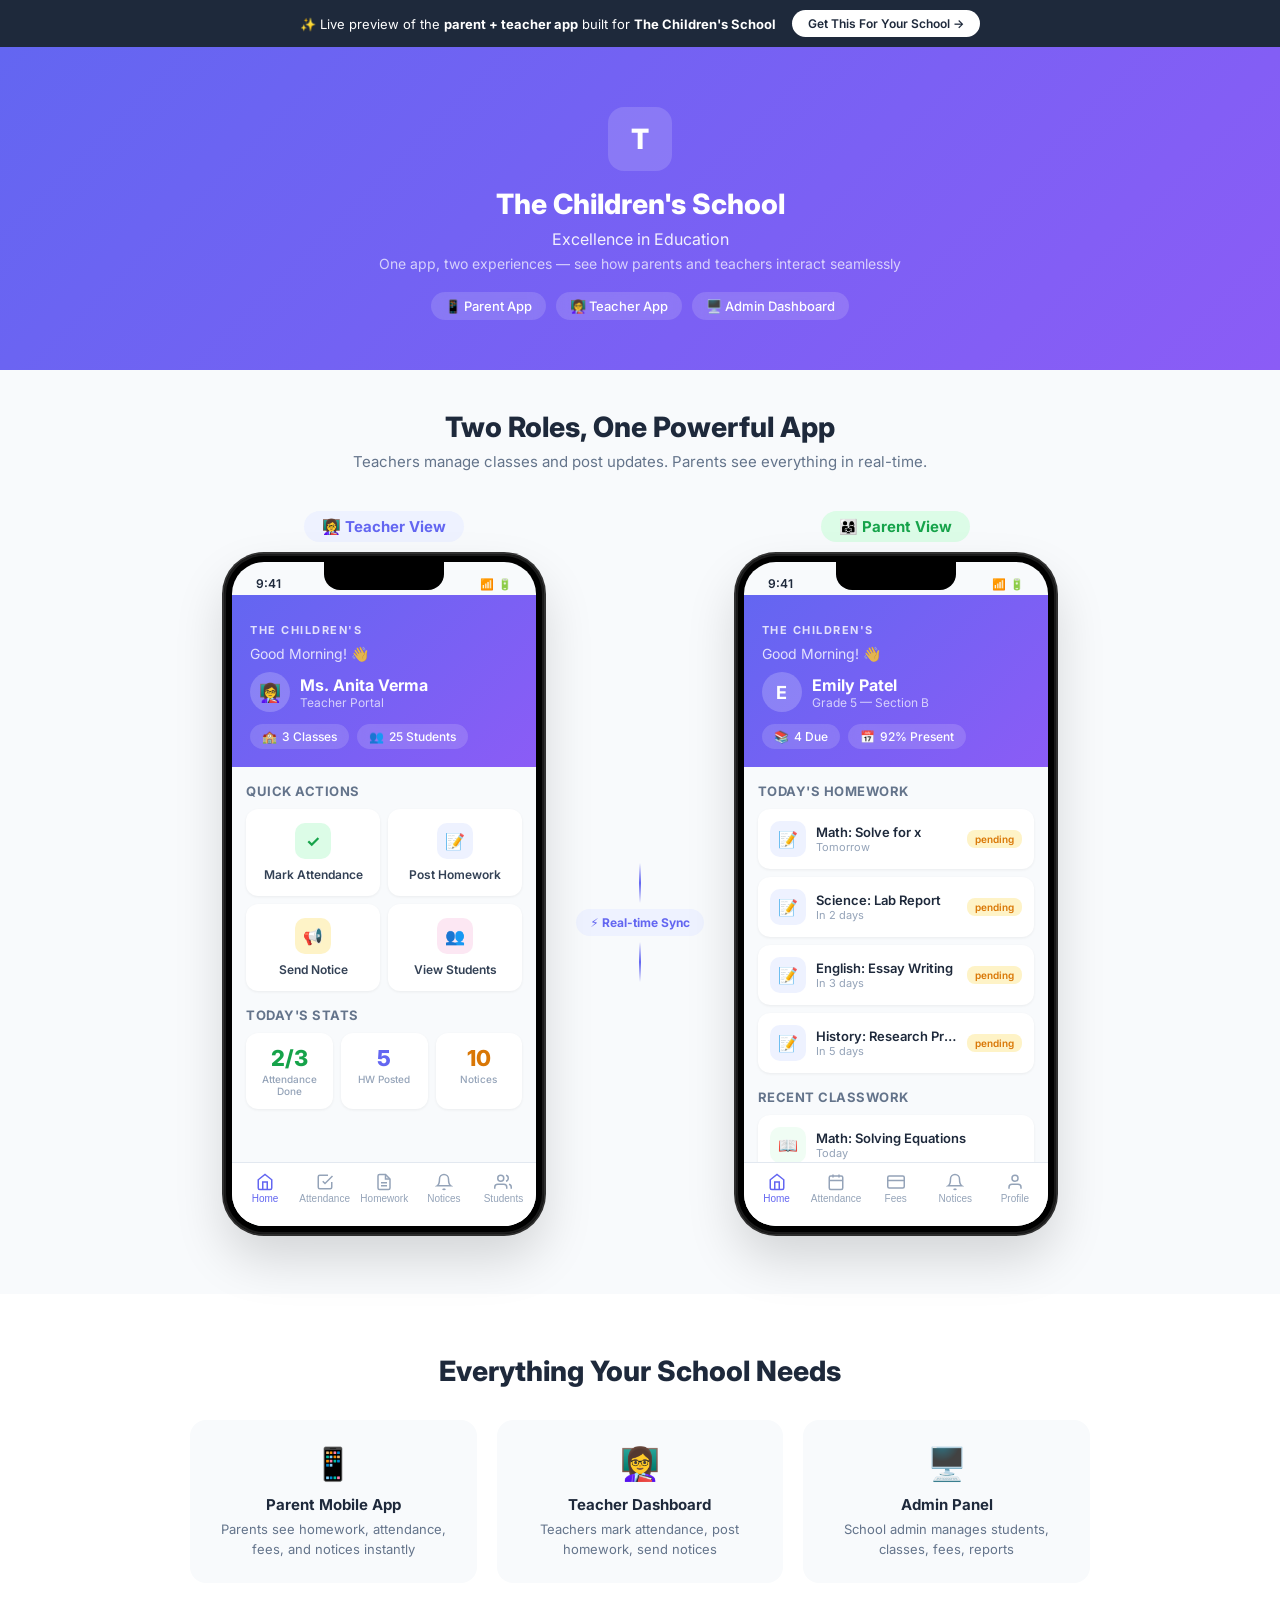
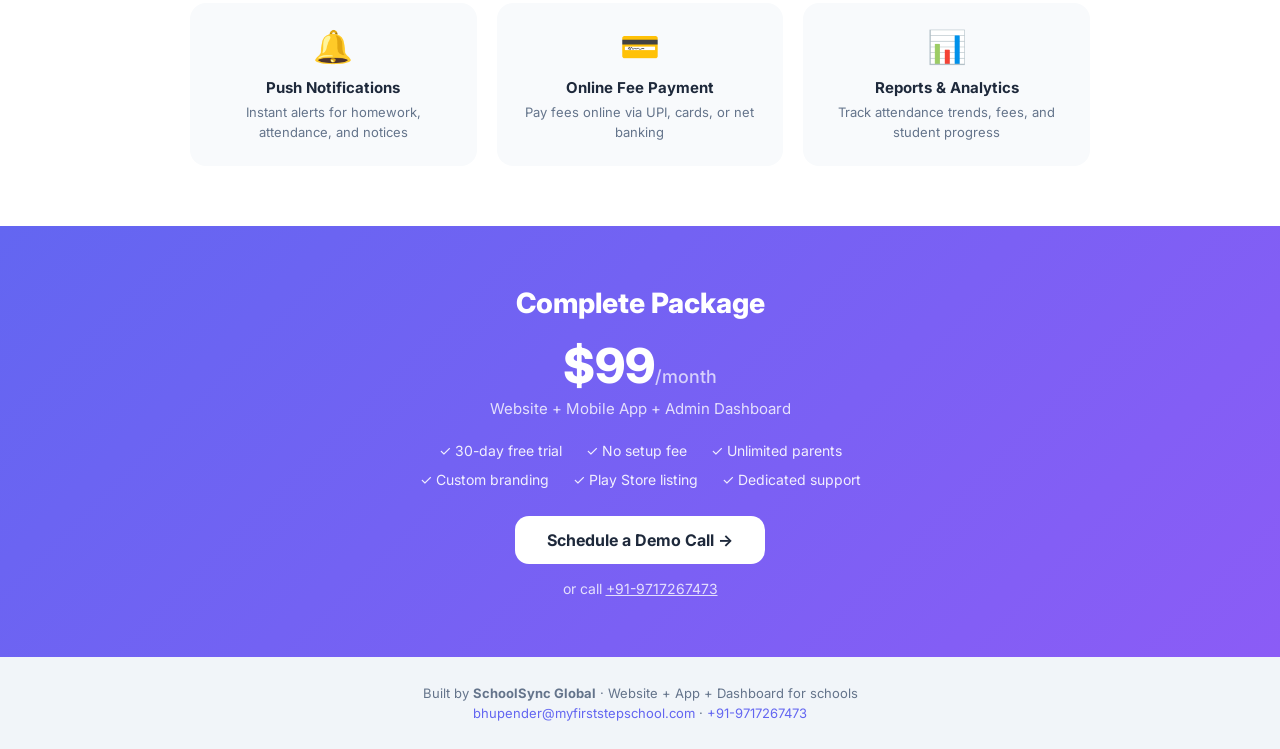
==== commit 1c2d00a8: "Add app demo for The Children's School" ====
--- a/app/index.html
+++ b/app/index.html
@@ -67,7 +67,7 @@
                 </div>
                 <div class="hero-chips">
                   <div class="glass-chip"><span>🏫</span> 3 Classes</div>
-                  <div class="glass-chip"><span>👥</span> 30 Students</div>
+                  <div class="glass-chip"><span>👥</span> 25 Students</div>
                 </div>
               </div>
               <div class="screen-body">
@@ -94,7 +94,7 @@
                 <div class="stats-row">
                   <div class="stat-card"><div class="stat-num" style="color:#16A34A">2/3</div><div class="stat-lbl">Attendance Done</div></div>
                   <div class="stat-card"><div class="stat-num" style="color:#6366F1">5</div><div class="stat-lbl">HW Posted</div></div>
-                  <div class="stat-card"><div class="stat-num" style="color:#D97706">2</div><div class="stat-lbl">Notices</div></div>
+                  <div class="stat-card"><div class="stat-num" style="color:#D97706">10</div><div class="stat-lbl">Notices</div></div>
                 </div>
               </div>
             </div>
@@ -205,7 +205,7 @@
                 <div class="hero-greeting">Good Morning! 👋</div>
                 <div class="hero-student">
                   <div class="student-avatar">E</div>
-                  <div><div class="student-name">Emily Wilson</div><div class="student-class">Grade 5 — Section B</div></div>
+                  <div><div class="student-name">Emily Patel</div><div class="student-class">Grade 5 — Section B</div></div>
                 </div>
                 <div class="hero-chips">
                   <div class="glass-chip"><span>📚</span> 4 Due</div>
@@ -247,7 +247,7 @@
                 <div class="screen-subtitle">Payment Summary</div>
               </div>
               <div class="screen-body">
-                <div class="fee-summary"><div class="fee-total"><div class="fee-amount">$2,300</div><div class="fee-label">Total This Term</div></div><div class="fee-chips"><div class="fee-chip paid"><span>✓</span> <span>2</span> Paid</div><div class="fee-chip pending"><span>!</span> <span>2</span> Pending</div></div></div>
+                <div class="fee-summary"><div class="fee-total"><div class="fee-amount">$3,000</div><div class="fee-label">Total This Term</div></div><div class="fee-chips"><div class="fee-chip paid"><span>✓</span> <span>2</span> Paid</div><div class="fee-chip pending"><span>!</span> <span>2</span> Pending</div></div></div>
                 <div class="section-label">Fee Details</div>
                 <div id="fees-list" class="card-list"></div>
               </div>
@@ -271,12 +271,12 @@
                 <div class="screen-subtitle">Student Information</div>
               </div>
               <div class="screen-body">
-                <div class="profile-header"><div class="profile-avatar" style="background:linear-gradient(135deg,#6366F1,#8B5CF6)">E</div><div class="profile-name">Emily Wilson</div><div class="profile-class">Grade 5 — Section B · Roll No. 12</div></div>
+                <div class="profile-header"><div class="profile-avatar" style="background:linear-gradient(135deg,#6366F1,#8B5CF6)">E</div><div class="profile-name">Emily Patel</div><div class="profile-class">Grade 5 — Section B · Roll No. 12</div></div>
                 <div class="profile-details">
                   <div class="profile-row"><span class="profile-icon">🏫</span><div><div class="pd-label">School</div><div class="pd-value">The Children's School</div></div></div>
-                  <div class="profile-row"><span class="profile-icon">👨‍👩‍👧</span><div><div class="pd-label">Parent</div><div class="pd-value">John and Rachel Wilson</div></div></div>
+                  <div class="profile-row"><span class="profile-icon">👨‍👩‍👧</span><div><div class="pd-label">Parent</div><div class="pd-value">Rahul and Nalini Patel</div></div></div>
                   <div class="profile-row"><span class="profile-icon">📞</span><div><div class="pd-label">Contact</div><div class="pd-value">123-456-7890</div></div></div>
-                  <div class="profile-row"><span class="profile-icon">📧</span><div><div class="pd-label">Email</div><div class="pd-value">john.wilson@example.com</div></div></div>
+                  <div class="profile-row"><span class="profile-icon">📧</span><div><div class="pd-label">Email</div><div class="pd-value">patel@example.com</div></div></div>
                   <div class="profile-row"><span class="profile-icon">🩸</span><div><div class="pd-label">Blood Group</div><div class="pd-value">O+</div></div></div>
                 </div>
               </div>
@@ -329,7 +329,7 @@
     </div>
   </footer>
 
-  <script>window.__SCHOOL_CONFIG__ = {"homework":[{"subject":"English","title":"Reading Comprehension Exercise","due":"Tomorrow","status":"pending"},{"subject":"Math","title":"Multiplication Tables Practice","due":"Yesterday","status":"overdue"},{"subject":"Science","title":"Photosynthesis Project","due":"Next Week","status":"pending"},{"subject":"History","title":"American Revolution Timeline","due":"Next Month","status":"pending"}],"classwork":[{"subject":"English","title":"Reading Comprehension","date":"Today"},{"subject":"Math","title":"Multiplication Tables","date":"Yesterday"},{"subject":"Science","title":"Photosynthesis Experiment","date":"Yesterday"}],"absences":[{"date":"2024-03-10","reason":"Illness","status":"approved"},{"date":"2024-03-15","reason":"Family Emergency","status":"approved"}],"fees":[{"type":"Tuition","amount":"$1,500.00","due":"2024-04-01","status":"Paid"},{"type":"Activity Fee","amount":"$200.00","due":"2024-03-31","status":"Pending"},{"type":"Transport Fee","amount":"₹500.00","due":"2024-03-28","status":"Pending"},{"type":"Books Fee","amount":"$100.00","due":"2024-03-25","status":"Paid"}],"notices":[{"title":"Upcoming Parent-Teacher Conference","body":"Please note that the parent-teacher conference will be held on March 20th. We look forward to meeting with you.","date":"2024-03-15"},{"title":"School Play Auditions","body":"The school play auditions will be held on March 15th. Please contact the drama teacher for more information.","date":"2024-03-10"},{"title":"Spring Break Schedule","body":"Please note that the school will be closed from March 25th to April 1st for spring break.","date":"2024-03-20"},{"title":"New Policy on Homework","body":"Please note that we have introduced a new policy on homework. Please refer to the school website for more information.","date":"2024-03-15"}],"teacher":{"students":[{"name":"David Lee","roll":1,"parent":"Mr. and Mrs. Lee","color":"#4CAF50","textColor":"#000000"},{"name":"Emily Chen","roll":2,"parent":"Mr. and Mrs. Chen","color":"#F44336","textColor":"#FFFFFF"},{"name":"Sarah Kim","roll":3,"parent":"Mr. and Mrs. Kim","color":"#FF9800","textColor":"#000000"}],"recentHomework":[{"subject":"Math","title":"Chapter 5: Multiplication Tables","class":"Grade 5","date":"2024-03-15"},{"subject":"Science","title":"Photosynthesis Experiment","class":"Grade 5","date":"2024-03-12"},{"subject":"English","title":"Reading Comprehension","class":"Grade 5","date":"2024-03-10"}],"recentNotices":[{"title":"Upcoming Parent-Teacher Conference","target":"Grade 5 Parents","date":"2024-03-20"},{"title":"School Play Auditions","target":"All Students","date":"2024-03-15"}]}};</script>
+  <script>window.__SCHOOL_CONFIG__ = {"homework":[{"subject":"Math","title":"Solve for x","due":"Tomorrow","status":"pending"},{"subject":"Science","title":"Lab Report","due":"In 2 days","status":"pending"},{"subject":"English","title":"Essay Writing","due":"In 3 days","status":"pending"},{"subject":"History","title":"Research Project","due":"In 5 days","status":"pending"}],"classwork":[{"subject":"Math","title":"Solving Equations","date":"Today"},{"subject":"Science","title":"Lab Experiment","date":"Yesterday"},{"subject":"English","title":"Reading Comprehension","date":"Yesterday"}],"absences":[{"date":"2024-05-20","reason":"Illness","status":"approved"},{"date":"2024-05-22","reason":"Parent-Teacher Meeting","status":"approved"}],"fees":[{"type":"Tuition","amount":"$1,500","due":"2024-05-31","status":"Paid"},{"type":"Activity","amount":"₹500","due":"2024-06-01","status":"Pending"},{"type":"Transport","amount":"$200","due":"2024-06-02","status":"Paid"},{"type":"Books","amount":"₹800","due":"2024-06-03","status":"Pending"}],"notices":[{"title":"Field Trip","body":"Dear parents, we are organizing a field trip to the local museum on May 26th. Please send in the consent forms by May 24th.","date":"2024-05-18"},{"title":"Parent-Teacher Meeting","body":"Dear parents, we would like to schedule a parent-teacher meeting on May 28th to discuss your child's progress.","date":"2024-05-20"},{"title":"Summer Camp","body":"Dear parents, we are organizing a summer camp for our students from June 15th to July 15th. Please register your child by June 10th.","date":"2024-05-22"},{"title":"School Closure","body":"Dear parents, the school will be closed on May 25th due to a technical issue.","date":"2024-05-23"}],"teacher":{"students":[{"name":"Emily Patel","roll":15,"parent":"Patel","color":"#FFC080","textColor":"#000000"},{"name":"Jack Davis","roll":20,"parent":"Davis","color":"#FFFF00","textColor":"#000000"},{"name":"Sarah Lee","roll":22,"parent":"Lee","color":"#00BFFF","textColor":"#000000"}],"recentHomework":[{"subject":"Math","title":"Solve for x","class":"Grade 5 — Section B","date":"2024-05-20"},{"subject":"Science","title":"Lab Report","class":"Grade 5 — Section A","date":"2024-05-22"},{"subject":"English","title":"Essay Writing","class":"Grade 5 — Section B","date":"2024-05-24"}],"recentNotices":[{"title":"Field Trip","target":"Grade 5","date":"2024-05-26"},{"title":"Parent-Teacher Meeting","target":"Grade 5","date":"2024-05-28"}]}};</script>
   <script src="/app/app.js"></script>
 </body>
 </html>
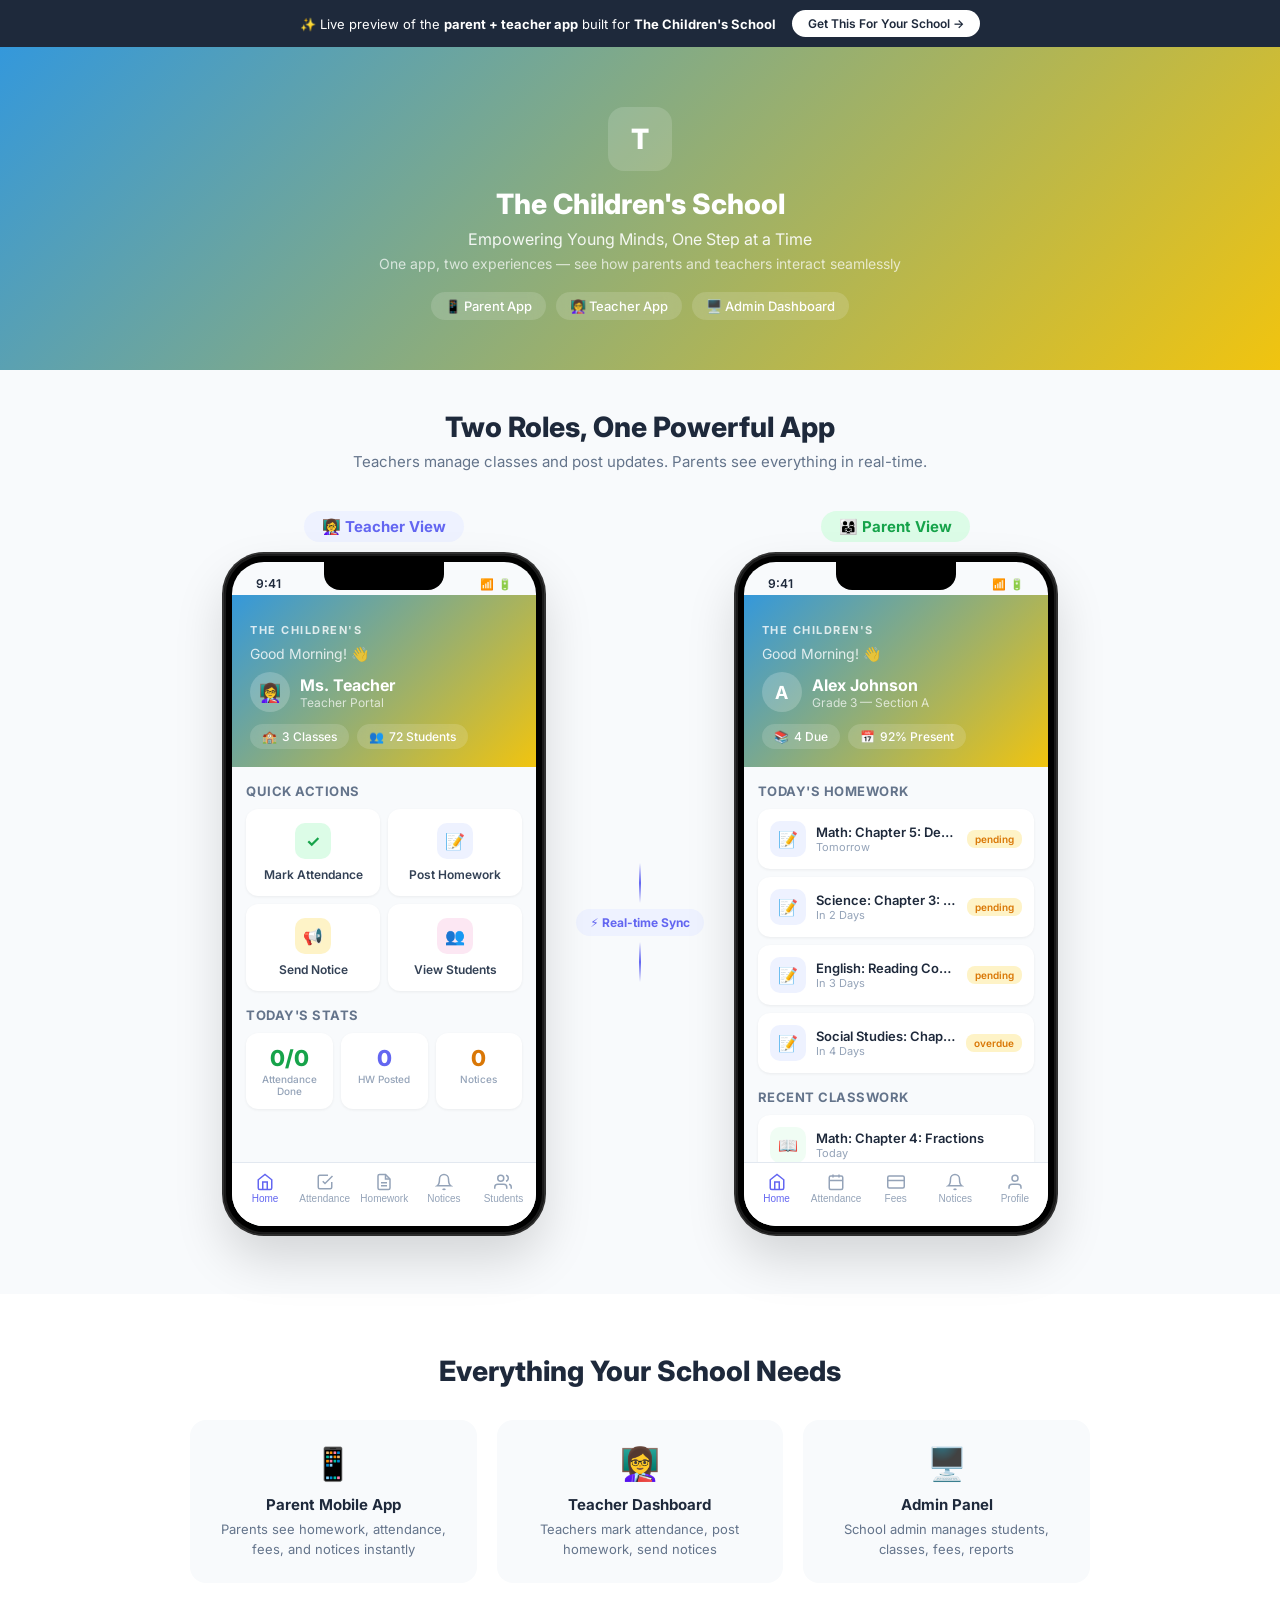
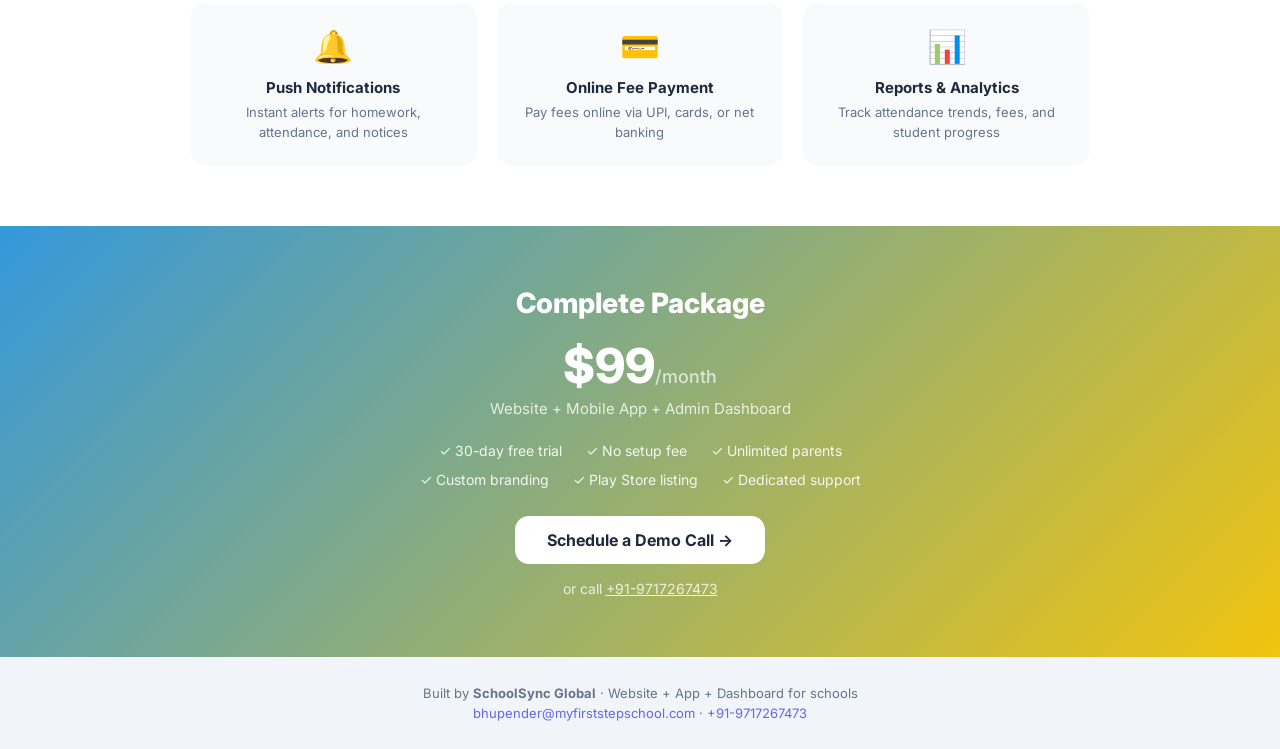
==== commit 381ecad6: "Add app demo for The Children's School" ====
--- a/app/index.html
+++ b/app/index.html
@@ -20,11 +20,11 @@
   </div>
 
   <!-- Hero section -->
-  <div class="hero-section" style="background:linear-gradient(135deg,#6366F1,#8B5CF6)">
+  <div class="hero-section" style="background:linear-gradient(135deg,#3498db,#f1c40f)">
     <div class="hero-content">
       <div class="hero-logo" style="background:rgba(255,255,255,.15)">T</div>
       <h1>The Children's School</h1>
-      <p class="hero-tagline">Excellence in Education</p>
+      <p class="hero-tagline">Empowering Young Minds, One Step at a Time</p>
       <p class="hero-desc">One app, two experiences — see how parents and teachers interact seamlessly</p>
       <div class="hero-badges">
         <span class="hero-badge">📱 Parent App</span>
@@ -55,19 +55,19 @@
 
             <!-- Teacher: Dashboard -->
             <div class="app-screen active" data-screen="t-dashboard" data-phone="teacher">
-              <div class="screen-hero" style="background:linear-gradient(135deg,#6366F1,#8B5CF6)">
+              <div class="screen-hero" style="background:linear-gradient(135deg,#3498db,#f1c40f)">
                 <div class="app-name-bar">The Children's</div>
                 <div class="hero-greeting">Good Morning! 👋</div>
                 <div class="hero-student">
                   <div class="student-avatar">👩‍🏫</div>
                   <div>
-                    <div class="student-name">Ms. Anita Verma</div>
+                    <div class="student-name">Ms. Teacher</div>
                     <div class="student-class">Teacher Portal</div>
                   </div>
                 </div>
                 <div class="hero-chips">
                   <div class="glass-chip"><span>🏫</span> 3 Classes</div>
-                  <div class="glass-chip"><span>👥</span> 25 Students</div>
+                  <div class="glass-chip"><span>👥</span> 72 Students</div>
                 </div>
               </div>
               <div class="screen-body">
@@ -92,16 +92,16 @@
                 </div>
                 <div class="section-label" style="margin-top:16px">Today's Stats</div>
                 <div class="stats-row">
-                  <div class="stat-card"><div class="stat-num" style="color:#16A34A">2/3</div><div class="stat-lbl">Attendance Done</div></div>
-                  <div class="stat-card"><div class="stat-num" style="color:#6366F1">5</div><div class="stat-lbl">HW Posted</div></div>
-                  <div class="stat-card"><div class="stat-num" style="color:#D97706">10</div><div class="stat-lbl">Notices</div></div>
+                  <div class="stat-card"><div class="stat-num" style="color:#16A34A">0/0</div><div class="stat-lbl">Attendance Done</div></div>
+                  <div class="stat-card"><div class="stat-num" style="color:#6366F1">0</div><div class="stat-lbl">HW Posted</div></div>
+                  <div class="stat-card"><div class="stat-num" style="color:#D97706">0</div><div class="stat-lbl">Notices</div></div>
                 </div>
               </div>
             </div>
 
             <!-- Teacher: Mark Attendance -->
             <div class="app-screen" data-screen="t-attendance" data-phone="teacher">
-              <div class="screen-hero compact" style="background:linear-gradient(135deg,#6366F1,#8B5CF6)">
+              <div class="screen-hero compact" style="background:linear-gradient(135deg,#3498db,#f1c40f)">
                 <div class="app-name-bar">The Children's</div>
                 <div class="screen-title">Mark Attendance</div>
                 <div class="screen-subtitle">Monday, May 25, 2026</div>
@@ -118,7 +118,7 @@
 
             <!-- Teacher: Post Homework -->
             <div class="app-screen" data-screen="t-homework" data-phone="teacher">
-              <div class="screen-hero compact" style="background:linear-gradient(135deg,#6366F1,#8B5CF6)">
+              <div class="screen-hero compact" style="background:linear-gradient(135deg,#3498db,#f1c40f)">
                 <div class="app-name-bar">The Children's</div>
                 <div class="screen-title">Homework</div>
                 <div class="screen-subtitle">Post &amp; Manage</div>
@@ -129,7 +129,7 @@
                   <div class="form-group"><label class="form-label">Subject</label><div class="form-select">Mathematics</div></div>
                   <div class="form-group"><label class="form-label">Title</label><div class="form-input-demo">Chapter 5 — Fractions Practice</div></div>
                   <div class="form-group"><label class="form-label">Due Date</label><div class="form-input-demo">Tomorrow</div></div>
-                  <button class="submit-btn" style="background:#6366F1">📤 Post Homework</button>
+                  <button class="submit-btn" style="background:#3498db">📤 Post Homework</button>
                 </div>
                 <div class="section-label" style="margin-top:16px">Recently Posted</div>
                 <div id="teacher-hw-list" class="card-list"></div>
@@ -138,7 +138,7 @@
 
             <!-- Teacher: Send Notice -->
             <div class="app-screen" data-screen="t-notices" data-phone="teacher">
-              <div class="screen-hero compact" style="background:linear-gradient(135deg,#6366F1,#8B5CF6)">
+              <div class="screen-hero compact" style="background:linear-gradient(135deg,#3498db,#f1c40f)">
                 <div class="app-name-bar">The Children's</div>
                 <div class="screen-title">Notices</div>
                 <div class="screen-subtitle">Post Announcements</div>
@@ -148,7 +148,7 @@
                   <div class="form-group"><label class="form-label">Target</label><div class="class-selector"><div class="class-chip active">All Classes</div><div class="class-chip">3-A</div><div class="class-chip">3-B</div></div></div>
                   <div class="form-group"><label class="form-label">Title</label><div class="form-input-demo">Annual Day Celebration</div></div>
                   <div class="form-group"><label class="form-label">Message</label><div class="form-textarea-demo">Our Annual Day will be held on June 15th. All parents are invited.</div></div>
-                  <button class="submit-btn" style="background:#6366F1">📢 Post Notice</button>
+                  <button class="submit-btn" style="background:#3498db">📢 Post Notice</button>
                 </div>
                 <div class="section-label" style="margin-top:16px">Recent</div>
                 <div id="teacher-notices-list" class="card-list"></div>
@@ -157,7 +157,7 @@
 
             <!-- Teacher: Students -->
             <div class="app-screen" data-screen="t-students" data-phone="teacher">
-              <div class="screen-hero compact" style="background:linear-gradient(135deg,#6366F1,#8B5CF6)">
+              <div class="screen-hero compact" style="background:linear-gradient(135deg,#3498db,#f1c40f)">
                 <div class="app-name-bar">The Children's</div>
                 <div class="screen-title">Students</div>
                 <div class="screen-subtitle">Class Directory</div>
@@ -200,12 +200,12 @@
 
             <!-- Parent: Home -->
             <div class="app-screen active" data-screen="p-home" data-phone="parent">
-              <div class="screen-hero" style="background:linear-gradient(135deg,#6366F1,#8B5CF6)">
+              <div class="screen-hero" style="background:linear-gradient(135deg,#3498db,#f1c40f)">
                 <div class="app-name-bar">The Children's</div>
                 <div class="hero-greeting">Good Morning! 👋</div>
                 <div class="hero-student">
-                  <div class="student-avatar">E</div>
-                  <div><div class="student-name">Emily Patel</div><div class="student-class">Grade 5 — Section B</div></div>
+                  <div class="student-avatar">A</div>
+                  <div><div class="student-name">Alex Johnson</div><div class="student-class">Grade 3 — Section A</div></div>
                 </div>
                 <div class="hero-chips">
                   <div class="glass-chip"><span>📚</span> 4 Due</div>
@@ -222,13 +222,13 @@
 
             <!-- Parent: Attendance -->
             <div class="app-screen" data-screen="p-attendance" data-phone="parent">
-              <div class="screen-hero compact" style="background:linear-gradient(135deg,#6366F1,#8B5CF6)">
+              <div class="screen-hero compact" style="background:linear-gradient(135deg,#3498db,#f1c40f)">
                 <div class="app-name-bar">The Children's</div>
                 <div class="screen-title">Attendance</div>
                 <div class="screen-subtitle">May Summary</div>
               </div>
               <div class="screen-body">
-                <div class="attendance-ring-area"><div class="ring-container"><svg class="progress-ring" viewBox="0 0 120 120"><circle class="ring-bg" cx="60" cy="60" r="52"/><circle class="ring-progress" cx="60" cy="60" r="52" stroke="#6366F1" stroke-dasharray="326.7" stroke-dashoffset="26"/></svg><div class="ring-label">92%</div></div></div>
+                <div class="attendance-ring-area"><div class="ring-container"><svg class="progress-ring" viewBox="0 0 120 120"><circle class="ring-bg" cx="60" cy="60" r="52"/><circle class="ring-progress" cx="60" cy="60" r="52" stroke="#3498db" stroke-dasharray="326.7" stroke-dashoffset="26"/></svg><div class="ring-label">92%</div></div></div>
                 <div class="attendance-stats">
                   <div class="att-stat present"><div class="att-num">22</div><div class="att-label">Present</div></div>
                   <div class="att-stat absent"><div class="att-num">2</div><div class="att-label">Absent</div></div>
@@ -241,13 +241,13 @@
 
             <!-- Parent: Fees -->
             <div class="app-screen" data-screen="p-fees" data-phone="parent">
-              <div class="screen-hero compact" style="background:linear-gradient(135deg,#6366F1,#8B5CF6)">
+              <div class="screen-hero compact" style="background:linear-gradient(135deg,#3498db,#f1c40f)">
                 <div class="app-name-bar">The Children's</div>
                 <div class="screen-title">Fees</div>
                 <div class="screen-subtitle">Payment Summary</div>
               </div>
               <div class="screen-body">
-                <div class="fee-summary"><div class="fee-total"><div class="fee-amount">$3,000</div><div class="fee-label">Total This Term</div></div><div class="fee-chips"><div class="fee-chip paid"><span>✓</span> <span>2</span> Paid</div><div class="fee-chip pending"><span>!</span> <span>2</span> Pending</div></div></div>
+                <div class="fee-summary"><div class="fee-total"><div class="fee-amount">$2,000</div><div class="fee-label">Total This Term</div></div><div class="fee-chips"><div class="fee-chip paid"><span>✓</span> <span>2</span> Paid</div><div class="fee-chip pending"><span>!</span> <span>2</span> Pending</div></div></div>
                 <div class="section-label">Fee Details</div>
                 <div id="fees-list" class="card-list"></div>
               </div>
@@ -255,7 +255,7 @@
 
             <!-- Parent: Notices -->
             <div class="app-screen" data-screen="p-notices" data-phone="parent">
-              <div class="screen-hero compact" style="background:linear-gradient(135deg,#6366F1,#8B5CF6)">
+              <div class="screen-hero compact" style="background:linear-gradient(135deg,#3498db,#f1c40f)">
                 <div class="app-name-bar">The Children's</div>
                 <div class="screen-title">Notices</div>
                 <div class="screen-subtitle">School Announcements</div>
@@ -265,18 +265,18 @@
 
             <!-- Parent: Profile -->
             <div class="app-screen" data-screen="p-profile" data-phone="parent">
-              <div class="screen-hero compact" style="background:linear-gradient(135deg,#6366F1,#8B5CF6)">
+              <div class="screen-hero compact" style="background:linear-gradient(135deg,#3498db,#f1c40f)">
                 <div class="app-name-bar">The Children's</div>
                 <div class="screen-title">Profile</div>
                 <div class="screen-subtitle">Student Information</div>
               </div>
               <div class="screen-body">
-                <div class="profile-header"><div class="profile-avatar" style="background:linear-gradient(135deg,#6366F1,#8B5CF6)">E</div><div class="profile-name">Emily Patel</div><div class="profile-class">Grade 5 — Section B · Roll No. 12</div></div>
+                <div class="profile-header"><div class="profile-avatar" style="background:linear-gradient(135deg,#3498db,#f1c40f)">A</div><div class="profile-name">Alex Johnson</div><div class="profile-class">Grade 3 — Section A · Roll No. 12</div></div>
                 <div class="profile-details">
                   <div class="profile-row"><span class="profile-icon">🏫</span><div><div class="pd-label">School</div><div class="pd-value">The Children's School</div></div></div>
-                  <div class="profile-row"><span class="profile-icon">👨‍👩‍👧</span><div><div class="pd-label">Parent</div><div class="pd-value">Rahul and Nalini Patel</div></div></div>
-                  <div class="profile-row"><span class="profile-icon">📞</span><div><div class="pd-label">Contact</div><div class="pd-value">123-456-7890</div></div></div>
-                  <div class="profile-row"><span class="profile-icon">📧</span><div><div class="pd-label">Email</div><div class="pd-value">patel@example.com</div></div></div>
+                  <div class="profile-row"><span class="profile-icon">👨‍👩‍👧</span><div><div class="pd-label">Parent</div><div class="pd-value">Sarah Johnson</div></div></div>
+                  <div class="profile-row"><span class="profile-icon">📞</span><div><div class="pd-label">Contact</div><div class="pd-value">+1-555-0123</div></div></div>
+                  <div class="profile-row"><span class="profile-icon">📧</span><div><div class="pd-label">Email</div><div class="pd-value">parent@email.com</div></div></div>
                   <div class="profile-row"><span class="profile-icon">🩸</span><div><div class="pd-label">Blood Group</div><div class="pd-value">O+</div></div></div>
                 </div>
               </div>
@@ -311,7 +311,7 @@
   </div>
 
   <!-- Pricing -->
-  <div class="pricing-section" style="background:linear-gradient(135deg,#6366F1,#8B5CF6)">
+  <div class="pricing-section" style="background:linear-gradient(135deg,#3498db,#f1c40f)">
     <div class="pricing-inner">
       <h2>Complete Package</h2>
       <div class="pricing-price">$99<span>/month</span></div>
@@ -329,7 +329,7 @@
     </div>
   </footer>
 
-  <script>window.__SCHOOL_CONFIG__ = {"homework":[{"subject":"Math","title":"Solve for x","due":"Tomorrow","status":"pending"},{"subject":"Science","title":"Lab Report","due":"In 2 days","status":"pending"},{"subject":"English","title":"Essay Writing","due":"In 3 days","status":"pending"},{"subject":"History","title":"Research Project","due":"In 5 days","status":"pending"}],"classwork":[{"subject":"Math","title":"Solving Equations","date":"Today"},{"subject":"Science","title":"Lab Experiment","date":"Yesterday"},{"subject":"English","title":"Reading Comprehension","date":"Yesterday"}],"absences":[{"date":"2024-05-20","reason":"Illness","status":"approved"},{"date":"2024-05-22","reason":"Parent-Teacher Meeting","status":"approved"}],"fees":[{"type":"Tuition","amount":"$1,500","due":"2024-05-31","status":"Paid"},{"type":"Activity","amount":"₹500","due":"2024-06-01","status":"Pending"},{"type":"Transport","amount":"$200","due":"2024-06-02","status":"Paid"},{"type":"Books","amount":"₹800","due":"2024-06-03","status":"Pending"}],"notices":[{"title":"Field Trip","body":"Dear parents, we are organizing a field trip to the local museum on May 26th. Please send in the consent forms by May 24th.","date":"2024-05-18"},{"title":"Parent-Teacher Meeting","body":"Dear parents, we would like to schedule a parent-teacher meeting on May 28th to discuss your child's progress.","date":"2024-05-20"},{"title":"Summer Camp","body":"Dear parents, we are organizing a summer camp for our students from June 15th to July 15th. Please register your child by June 10th.","date":"2024-05-22"},{"title":"School Closure","body":"Dear parents, the school will be closed on May 25th due to a technical issue.","date":"2024-05-23"}],"teacher":{"students":[{"name":"Emily Patel","roll":15,"parent":"Patel","color":"#FFC080","textColor":"#000000"},{"name":"Jack Davis","roll":20,"parent":"Davis","color":"#FFFF00","textColor":"#000000"},{"name":"Sarah Lee","roll":22,"parent":"Lee","color":"#00BFFF","textColor":"#000000"}],"recentHomework":[{"subject":"Math","title":"Solve for x","class":"Grade 5 — Section B","date":"2024-05-20"},{"subject":"Science","title":"Lab Report","class":"Grade 5 — Section A","date":"2024-05-22"},{"subject":"English","title":"Essay Writing","class":"Grade 5 — Section B","date":"2024-05-24"}],"recentNotices":[{"title":"Field Trip","target":"Grade 5","date":"2024-05-26"},{"title":"Parent-Teacher Meeting","target":"Grade 5","date":"2024-05-28"}]}};</script>
+  <script>window.__SCHOOL_CONFIG__ = {"homework":[{"subject":"Math","title":"Chapter 5: Decimals","due":"Tomorrow","status":"pending"},{"subject":"Science","title":"Chapter 3: Human Body","due":"In 2 Days","status":"pending"},{"subject":"English","title":"Reading Comprehension","due":"In 3 Days","status":"pending"},{"subject":"Social Studies","title":"Chapter 2: Geography","due":"In 4 Days","status":"overdue"}],"classwork":[{"subject":"Math","title":"Chapter 4: Fractions","date":"Today"},{"subject":"Science","title":"Chapter 2: Earth","date":"Yesterday"},{"subject":"English","title":"Reading Comprehension","date":"Yesterday"}],"absences":[{"date":"2023-04-10","reason":"Family Vacation","status":"approved"},{"date":"2023-04-12","reason":"Illness","status":"approved"}],"fees":[{"type":"Tuition","amount":"$1,000.00","due":"2023-04-15","status":"Paid"},{"type":"Activity","amount":"$500.00","due":"2023-04-10","status":"Pending"},{"type":"Transport","amount":"$200.00","due":"2023-04-05","status":"Paid"},{"type":"Books","amount":"$300.00","due":"2023-04-01","status":"Pending"}],"notices":[{"title":"Parent-Teacher Meeting","body":"Please attend the parent-teacher meeting on April 20th to discuss your child's progress.","date":"2023-04-05"},{"title":"School Closure","body":"The school will be closed on April 17th due to a school-wide event.","date":"2023-04-05"},{"title":"Book Fair","body":"The book fair will be held on April 22nd. Please send your child with a signed permission slip.","date":"2023-04-10"},{"title":"Spring Break","body":"Spring break will be from April 15th to April 22nd. Please make arrangements for your child's care.","date":"2023-04-05"}],"teacher":{"students":[],"recentHomework":[],"recentNotices":[]}};</script>
   <script src="/app/app.js"></script>
 </body>
 </html>
